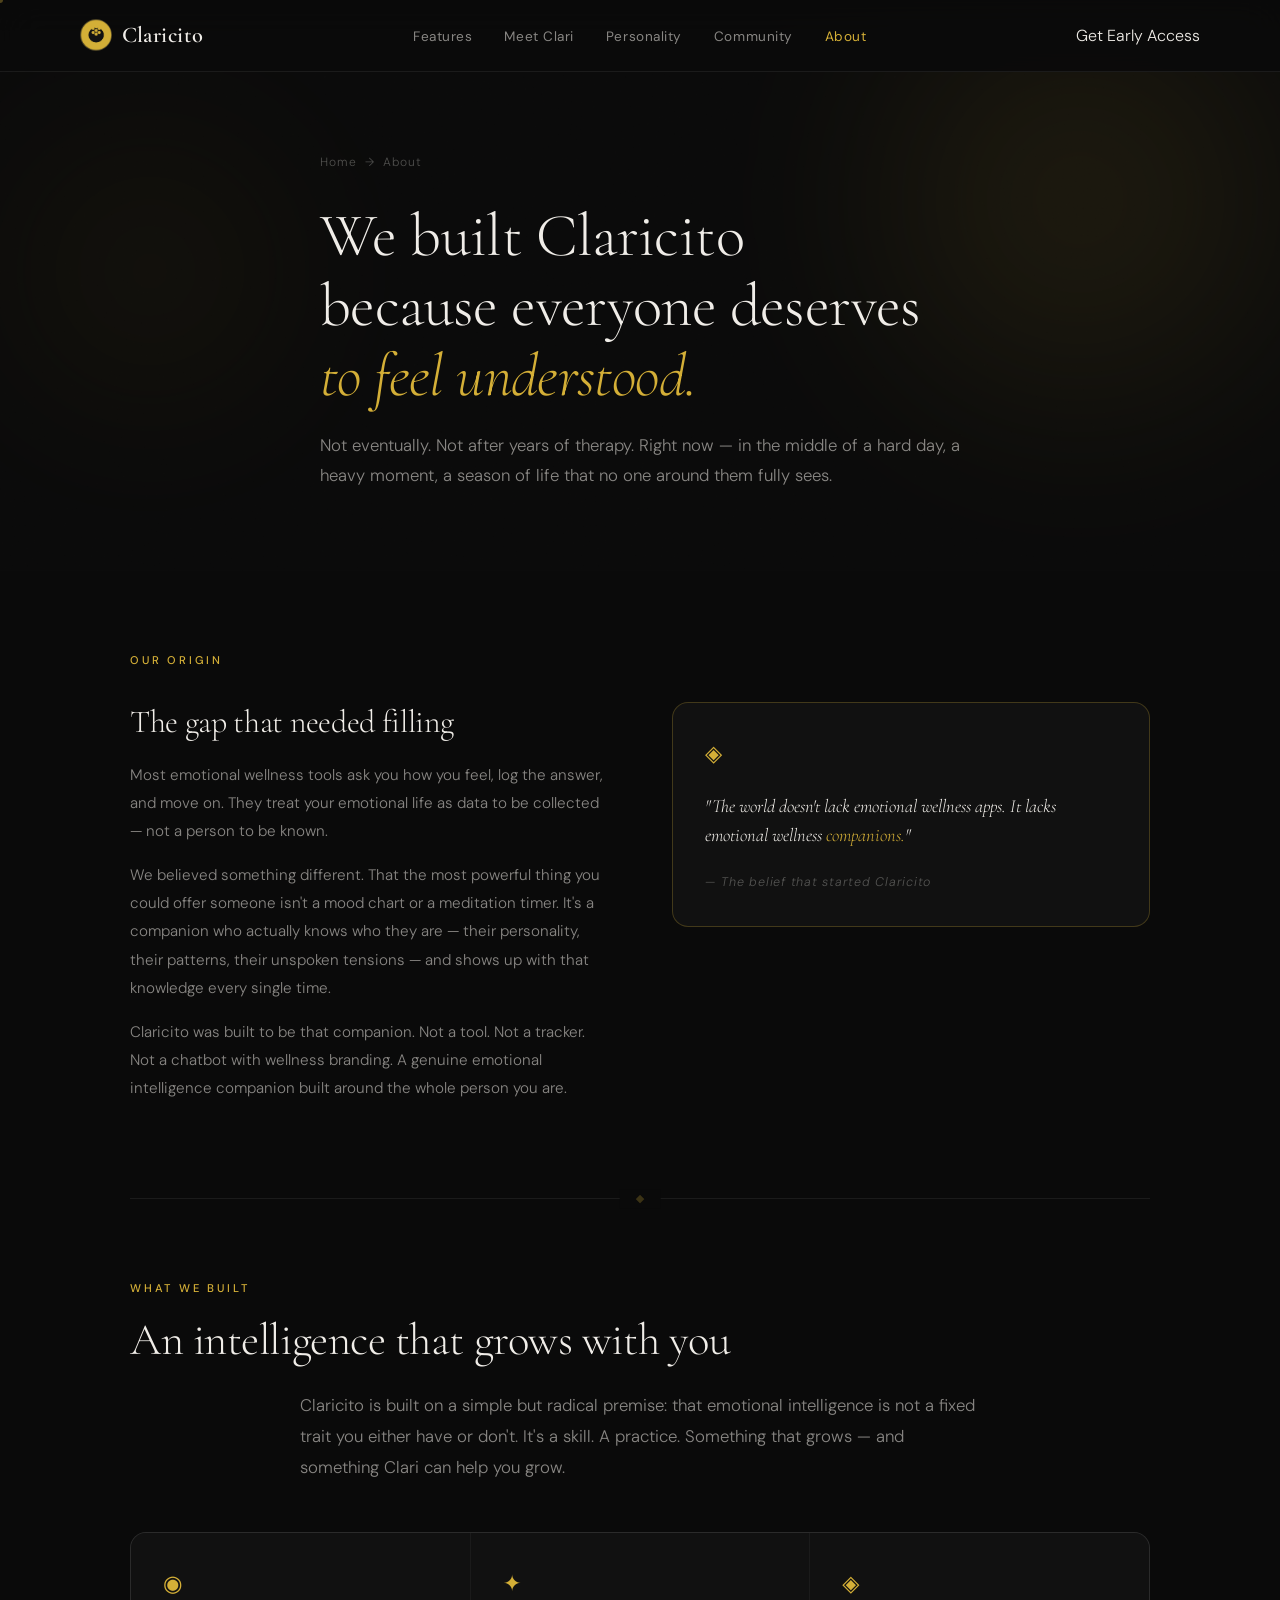
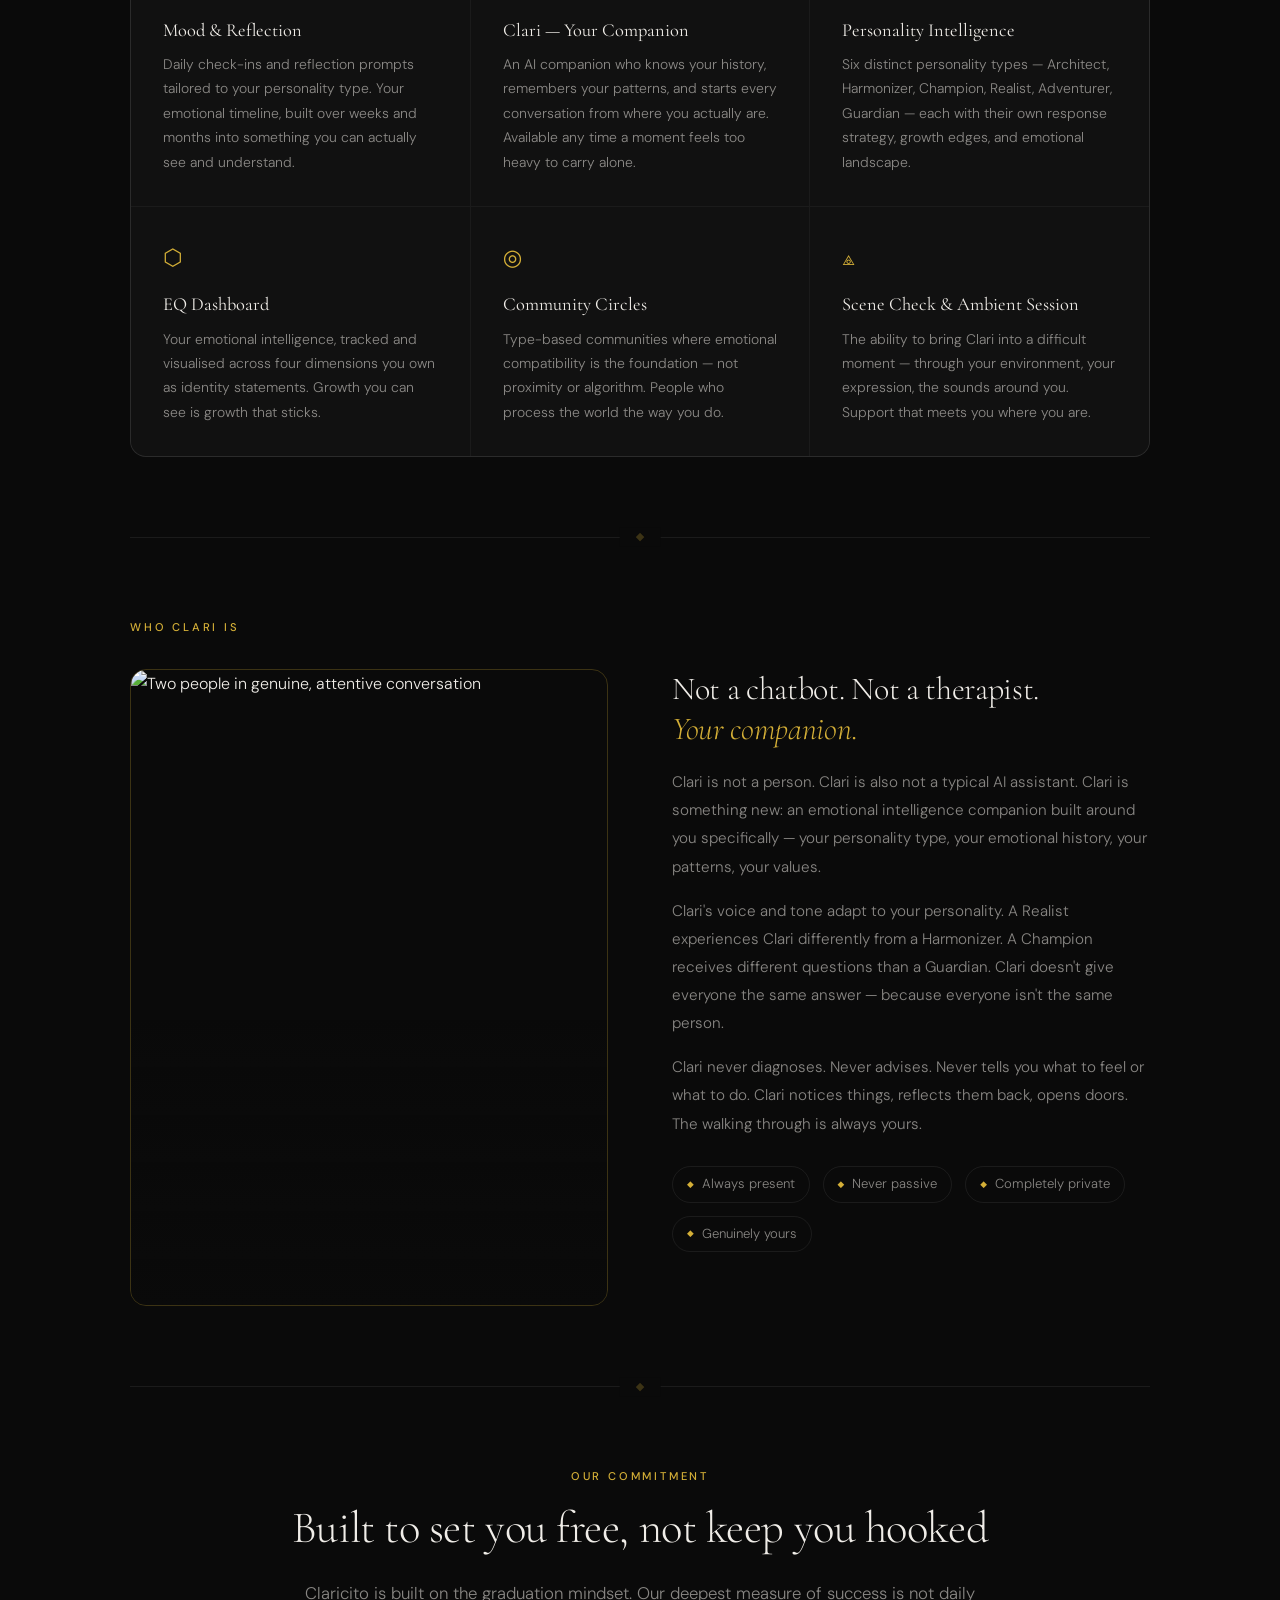
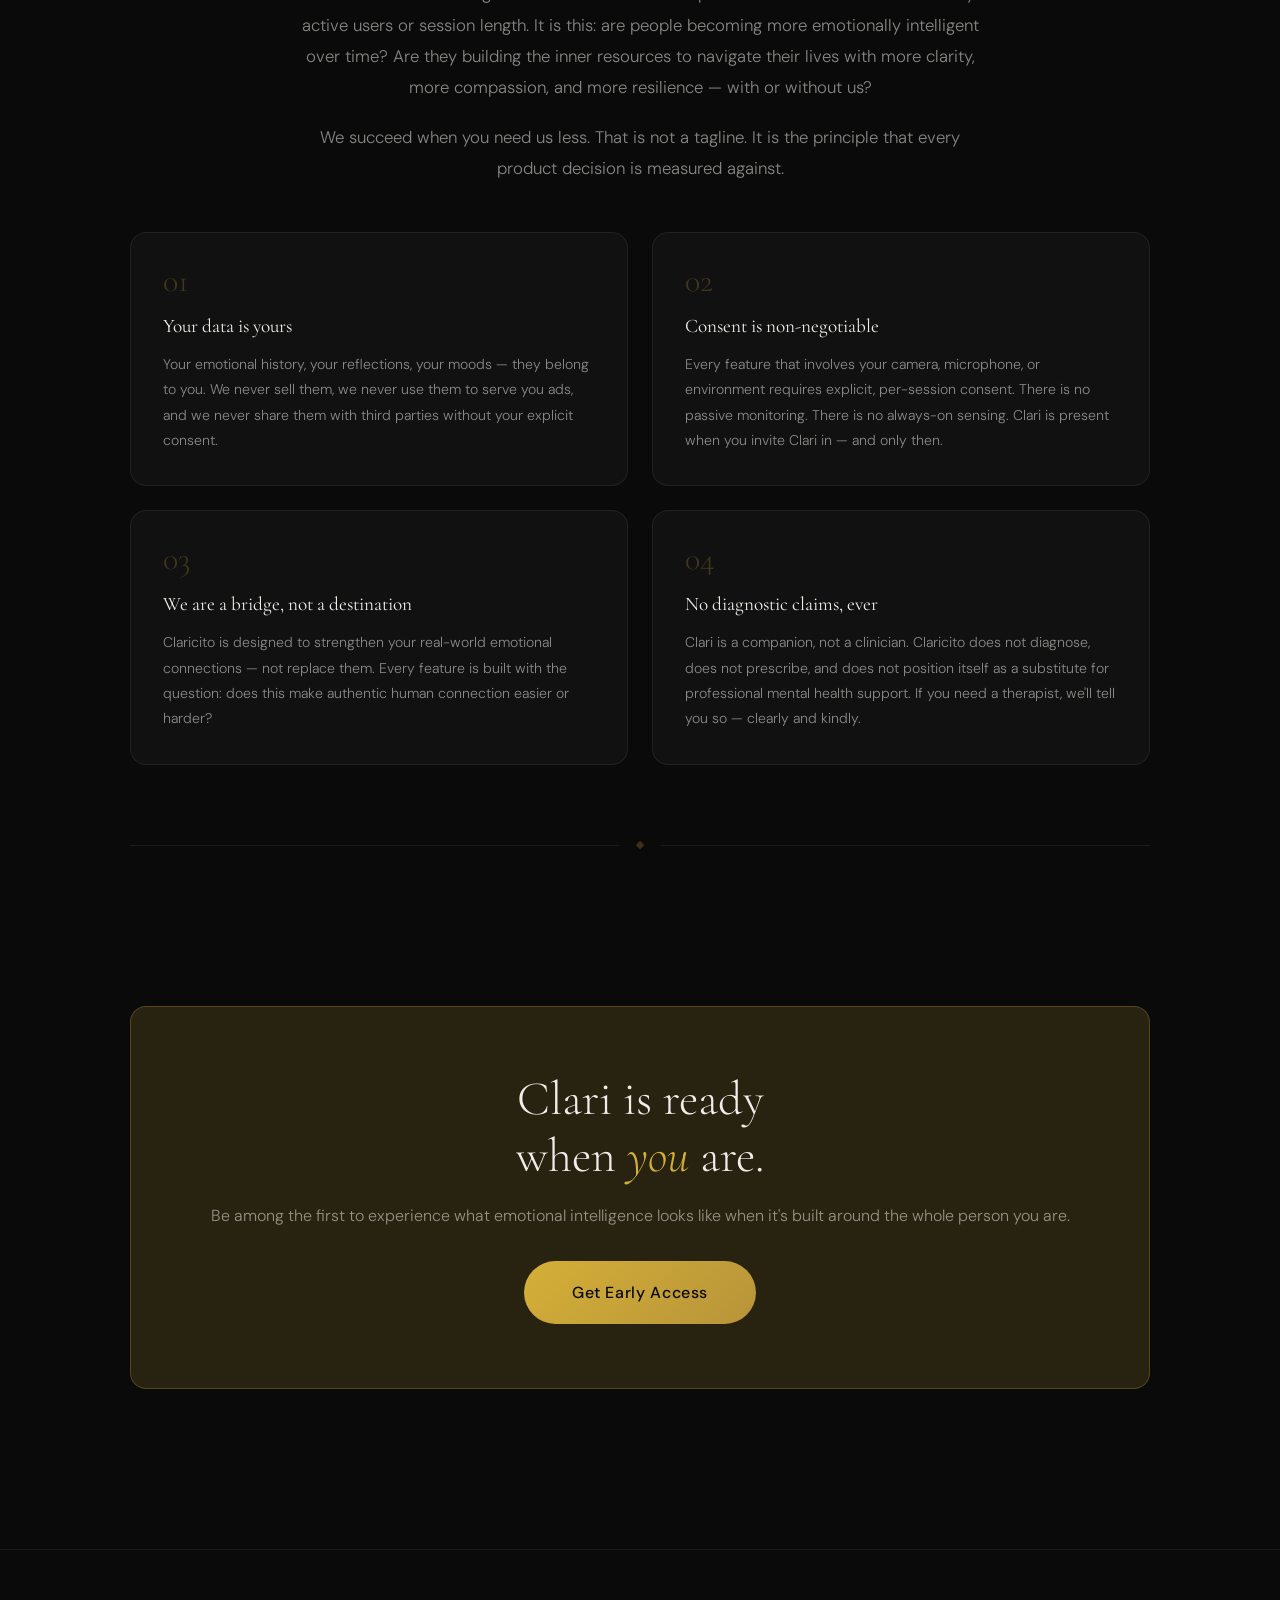
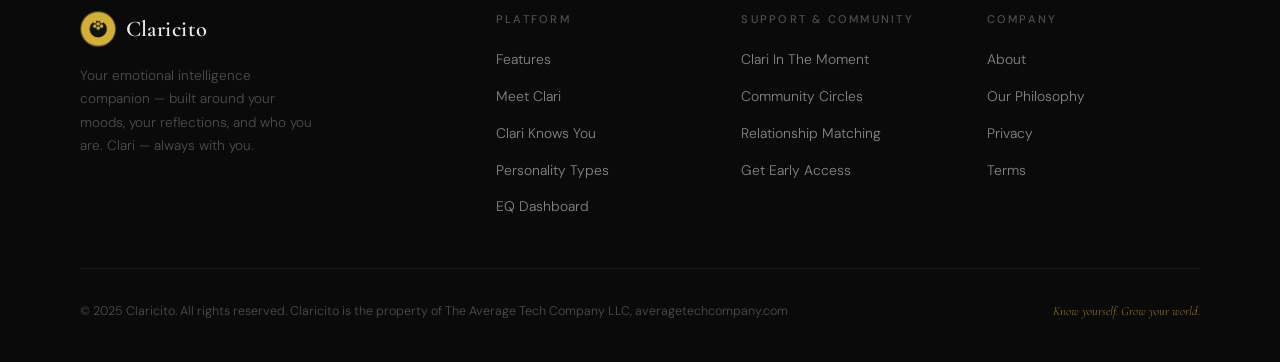
==== website/about.html @ f0714b8f "Initial website deployment" ====
<!DOCTYPE html>
<html lang="en">
<head>
  <meta charset="UTF-8" />
  <meta name="viewport" content="width=device-width, initial-scale=1.0" />
  <title>About — Claricito</title>
  <meta name="description" content="Claricito was built on a simple belief: that every person deserves to feel understood. Learn who we are and why we built Clari." />
  <link rel="preconnect" href="https://fonts.googleapis.com" />
  <link rel="preconnect" href="https://fonts.gstatic.com" crossorigin />
  <link href="https://fonts.googleapis.com/css2?family=Cormorant+Garamond:ital,wght@0,300;0,400;0,600;1,300;1,400&family=DM+Sans:wght@300;400;500&display=swap" rel="stylesheet" />
  <link rel="stylesheet" href="styles.css" />
  <link rel="stylesheet" href="pages.css" />
  <link rel="icon" type="image/png" href="favicon.png" />
  <link rel="apple-touch-icon" href="favicon.png" />
</head>
<body>

  <!-- NAV -->
  <nav class="nav scrolled" id="nav">
    <div class="nav-inner">
      <a href="index.html" class="nav-logo">
        <img src="logo.png" alt="Claricito" class="nav-logo-img" />
        <span class="logo-text">Claricito</span>
      </a>
      <ul class="nav-links">
        <li><a href="index.html#features">Features</a></li>
        <li><a href="index.html#clari">Meet Clari</a></li>
        <li><a href="index.html#personality">Personality</a></li>
        <li><a href="index.html#community">Community</a></li>
        <li><a href="about.html" class="nav-active">About</a></li>
      </ul>
      <a href="index.html#waitlist" class="nav-cta">Get Early Access</a>
      <button class="nav-hamburger" id="hamburger" aria-label="Menu">
        <span></span><span></span><span></span>
      </button>
    </div>
  </nav>

  <!-- MOBILE MENU -->
  <div class="mobile-menu" id="mobileMenu">
    <ul>
      <li><a href="index.html#features" onclick="closeMobile()">Features</a></li>
      <li><a href="index.html#clari" onclick="closeMobile()">Meet Clari</a></li>
      <li><a href="index.html#personality" onclick="closeMobile()">Personality</a></li>
      <li><a href="index.html#community" onclick="closeMobile()">Community</a></li>
      <li><a href="about.html" onclick="closeMobile()">About</a></li>
      <li><a href="index.html#waitlist" class="mobile-cta" onclick="closeMobile()">Get Early Access</a></li>
    </ul>
  </div>

  <!-- PAGE HERO -->
  <section class="page-hero">
    <div class="page-hero-bg">
      <div class="orb orb-1"></div>
      <div class="orb orb-2"></div>
      <div class="grain"></div>
    </div>
    <div class="container page-hero-content">
      <div class="page-breadcrumb">
        <a href="index.html">Home</a>
        <span>→</span>
        <span>About</span>
      </div>
      <h1 class="page-title">We built Claricito<br />because everyone deserves<br /><em>to feel understood.</em></h1>
      <p class="page-subtitle">Not eventually. Not after years of therapy. Right now — in the middle of a hard day, a heavy moment, a season of life that no one around them fully sees.</p>
    </div>
  </section>

  <!-- MAIN CONTENT -->
  <main class="page-main">
    <div class="container page-container">

      <!-- Origin -->
      <section class="page-section">
        <div class="page-section-label">Our Origin</div>
        <div class="page-section-split">
          <div class="page-section-copy">
            <h2>The gap that needed filling</h2>
            <p>Most emotional wellness tools ask you how you feel, log the answer, and move on. They treat your emotional life as data to be collected — not a person to be known.</p>
            <p>We believed something different. That the most powerful thing you could offer someone isn't a mood chart or a meditation timer. It's a companion who actually knows who they are — their personality, their patterns, their unspoken tensions — and shows up with that knowledge every single time.</p>
            <p>Claricito was built to be that companion. Not a tool. Not a tracker. Not a chatbot with wellness branding. A genuine emotional intelligence companion built around the whole person you are.</p>
          </div>
          <div class="page-section-aside">
            <div class="aside-card">
              <div class="aside-card-icon">◈</div>
              <blockquote>"The world doesn't lack emotional wellness apps. It lacks emotional wellness <em>companions.</em>"</blockquote>
              <cite>— The belief that started Claricito</cite>
            </div>
          </div>
        </div>
      </section>

      <div class="page-divider"></div>

      <!-- What we built -->
      <section class="page-section">
        <div class="page-section-label">What We Built</div>
        <h2>An intelligence that grows with you</h2>
        <p class="page-lead">Claricito is built on a simple but radical premise: that emotional intelligence is not a fixed trait you either have or don't. It's a skill. A practice. Something that grows — and something Clari can help you grow.</p>

        <div class="page-pillars-grid">
          <div class="page-pillar">
            <div class="page-pillar-icon">◉</div>
            <h3>Mood &amp; Reflection</h3>
            <p>Daily check-ins and reflection prompts tailored to your personality type. Your emotional timeline, built over weeks and months into something you can actually see and understand.</p>
          </div>
          <div class="page-pillar">
            <div class="page-pillar-icon">✦</div>
            <h3>Clari — Your Companion</h3>
            <p>An AI companion who knows your history, remembers your patterns, and starts every conversation from where you actually are. Available any time a moment feels too heavy to carry alone.</p>
          </div>
          <div class="page-pillar">
            <div class="page-pillar-icon">◈</div>
            <h3>Personality Intelligence</h3>
            <p>Six distinct personality types — Architect, Harmonizer, Champion, Realist, Adventurer, Guardian — each with their own response strategy, growth edges, and emotional landscape.</p>
          </div>
          <div class="page-pillar">
            <div class="page-pillar-icon">⬡</div>
            <h3>EQ Dashboard</h3>
            <p>Your emotional intelligence, tracked and visualised across four dimensions you own as identity statements. Growth you can see is growth that sticks.</p>
          </div>
          <div class="page-pillar">
            <div class="page-pillar-icon">◎</div>
            <h3>Community Circles</h3>
            <p>Type-based communities where emotional compatibility is the foundation — not proximity or algorithm. People who process the world the way you do.</p>
          </div>
          <div class="page-pillar">
            <div class="page-pillar-icon">⟁</div>
            <h3>Scene Check &amp; Ambient Session</h3>
            <p>The ability to bring Clari into a difficult moment — through your environment, your expression, the sounds around you. Support that meets you where you are.</p>
          </div>
        </div>
      </section>

      <div class="page-divider"></div>

      <!-- Who Clari is -->
      <section class="page-section">
        <div class="page-section-label">Who Clari Is</div>
        <div class="page-section-split">
          <div class="page-section-aside">
            <div class="aside-photo-frame">
              <img
                src="https://images.unsplash.com/photo-1529333166437-7750a6dd5a70?w=700&q=80&fit=crop"
                alt="Two people in genuine, attentive conversation"
                loading="lazy"
              />
              <div class="aside-photo-overlay"></div>
            </div>
          </div>
          <div class="page-section-copy">
            <h2>Not a chatbot. Not a therapist.<br /><em>Your companion.</em></h2>
            <p>Clari is not a person. Clari is also not a typical AI assistant. Clari is something new: an emotional intelligence companion built around you specifically — your personality type, your emotional history, your patterns, your values.</p>
            <p>Clari's voice and tone adapt to your personality. A Realist experiences Clari differently from a Harmonizer. A Champion receives different questions than a Guardian. Clari doesn't give everyone the same answer — because everyone isn't the same person.</p>
            <p>Clari never diagnoses. Never advises. Never tells you what to feel or what to do. Clari notices things, reflects them back, opens doors. The walking through is always yours.</p>
            <div class="page-values-row">
              <div class="page-value"><span>◆</span> Always present</div>
              <div class="page-value"><span>◆</span> Never passive</div>
              <div class="page-value"><span>◆</span> Completely private</div>
              <div class="page-value"><span>◆</span> Genuinely yours</div>
            </div>
          </div>
        </div>
      </section>

      <div class="page-divider"></div>

      <!-- Our commitment -->
      <section class="page-section page-section-centered">
        <div class="page-section-label">Our Commitment</div>
        <h2>Built to set you free, not keep you hooked</h2>
        <p class="page-lead">Claricito is built on the graduation mindset. Our deepest measure of success is not daily active users or session length. It is this: are people becoming more emotionally intelligent over time? Are they building the inner resources to navigate their lives with more clarity, more compassion, and more resilience — with or without us?</p>
        <p class="page-lead">We succeed when you need us less. That is not a tagline. It is the principle that every product decision is measured against.</p>

        <div class="commitment-grid">
          <div class="commitment-card">
            <div class="commitment-num">01</div>
            <h4>Your data is yours</h4>
            <p>Your emotional history, your reflections, your moods — they belong to you. We never sell them, we never use them to serve you ads, and we never share them with third parties without your explicit consent.</p>
          </div>
          <div class="commitment-card">
            <div class="commitment-num">02</div>
            <h4>Consent is non-negotiable</h4>
            <p>Every feature that involves your camera, microphone, or environment requires explicit, per-session consent. There is no passive monitoring. There is no always-on sensing. Clari is present when you invite Clari in — and only then.</p>
          </div>
          <div class="commitment-card">
            <div class="commitment-num">03</div>
            <h4>We are a bridge, not a destination</h4>
            <p>Claricito is designed to strengthen your real-world emotional connections — not replace them. Every feature is built with the question: does this make authentic human connection easier or harder?</p>
          </div>
          <div class="commitment-card">
            <div class="commitment-num">04</div>
            <h4>No diagnostic claims, ever</h4>
            <p>Clari is a companion, not a clinician. Claricito does not diagnose, does not prescribe, and does not position itself as a substitute for professional mental health support. If you need a therapist, we'll tell you so — clearly and kindly.</p>
          </div>
        </div>
      </section>

      <div class="page-divider"></div>

      <!-- CTA -->
      <section class="page-cta-section">
        <div class="page-cta-inner">
          <h2>Clari is ready<br />when <em>you</em> are.</h2>
          <p>Be among the first to experience what emotional intelligence looks like when it's built around the whole person you are.</p>
          <a href="index.html#waitlist" class="btn-primary btn-large">Get Early Access</a>
        </div>
      </section>

    </div>
  </main>

  <!-- FOOTER -->
  <footer class="footer">
    <div class="container">
      <div class="footer-top">
        <div class="footer-brand">
          <a href="index.html" class="nav-logo">
            <img src="logo.png" alt="Claricito" class="nav-logo-img" />
            <span class="logo-text">Claricito</span>
          </a>
          <p>Your emotional intelligence companion — built around your moods, your reflections, and who you are. Clari — always with you.</p>
        </div>
        <div class="footer-links">
          <div class="footer-col">
            <h5>Platform</h5>
            <ul>
              <li><a href="index.html#features">Features</a></li>
              <li><a href="index.html#clari">Meet Clari</a></li>
              <li><a href="index.html#knows-you">Clari Knows You</a></li>
              <li><a href="index.html#personality">Personality Types</a></li>
              <li><a href="index.html#dashboard">EQ Dashboard</a></li>
            </ul>
          </div>
          <div class="footer-col">
            <h5>Support &amp; Community</h5>
            <ul>
              <li><a href="index.html#support">Clari In The Moment</a></li>
              <li><a href="index.html#community">Community Circles</a></li>
              <li><a href="index.html#relationship">Relationship Matching</a></li>
              <li><a href="index.html#waitlist">Get Early Access</a></li>
            </ul>
          </div>
          <div class="footer-col">
            <h5>Company</h5>
            <ul>
              <li><a href="about.html">About</a></li>
              <li><a href="philosophy.html">Our Philosophy</a></li>
              <li><a href="privacy.html">Privacy</a></li>
              <li><a href="terms.html">Terms</a></li>
            </ul>
          </div>
        </div>
      </div>
      <div class="footer-bottom">
        <p>&copy; <span id="copyright-year">2025</span> Claricito. All rights reserved.
          Claricito is the property of The Average Tech Company LLC, <a href="https://averagetechcompany.com" target="_blank" rel="noopener noreferrer" class="footer-legal-link">averagetechcompany.com</a></p>
        <p class="footer-tagline">Know yourself. Grow your world.</p>
      </div>
    </div>
  </footer>

  <script src="pages.js"></script>
</body>
</html>
---- website/styles.css ----
/* ============================================================
   CLARICITO — WEBSITE STYLES
   Dark luxury · Gold accents · Cormorant + DM Sans
   ============================================================ */

:root {
  --bg: #0a0a0a;
  --bg-2: #0f0f0f;
  --bg-3: #141414;
  --bg-card: #111111;
  --gold: #D4AF37;
  --gold-2: #f1c40f;
  --gold-dim: rgba(212, 175, 55, 0.15);
  --gold-border: rgba(212, 175, 55, 0.25);
  --text: #f0ede8;
  --text-muted: rgba(240, 237, 232, 0.55);
  --text-faint: rgba(240, 237, 232, 0.3);
  --white: #ffffff;
  --border: rgba(255, 255, 255, 0.07);
  --border-gold: rgba(212, 175, 55, 0.2);
  --radius: 16px;
  --radius-sm: 10px;
  --radius-pill: 100px;
  --shadow-gold: 0 0 60px rgba(212, 175, 55, 0.08);
  --shadow-card: 0 4px 40px rgba(0,0,0,0.4);
  --nav-height: 72px;
  --font-display: 'Cormorant Garamond', Georgia, serif;
  --font-body: 'DM Sans', system-ui, sans-serif;
  --transition: 0.3s cubic-bezier(0.4, 0, 0.2, 1);
}

/* ============ RESET ============ */
*, *::before, *::after { box-sizing: border-box; margin: 0; padding: 0; }
html { scroll-behavior: smooth; font-size: 16px; }
body {
  background-color: var(--bg);
  color: var(--text);
  font-family: var(--font-body);
  font-weight: 300;
  line-height: 1.7;
  overflow-x: hidden;
  -webkit-font-smoothing: antialiased;
}
a { color: inherit; text-decoration: none; }
ul { list-style: none; }
img { max-width: 100%; display: block; }
input, button { font-family: inherit; }

/* ============ SCROLLBAR ============ */
::-webkit-scrollbar { width: 4px; }
::-webkit-scrollbar-track { background: var(--bg); }
::-webkit-scrollbar-thumb { background: var(--gold-border); border-radius: 2px; }

/* ============ CONTAINER ============ */
.container {
  max-width: 1200px;
  margin: 0 auto;
  padding: 0 40px;
}

/* ============ ORB BACKGROUNDS ============ */
.orb {
  position: absolute;
  border-radius: 50%;
  filter: blur(80px);
  opacity: 0.4;
  pointer-events: none;
}
.orb-1 { width: 600px; height: 600px; background: radial-gradient(circle, rgba(212,175,55,0.3) 0%, transparent 70%); top: -100px; right: -100px; animation: floatOrb 12s ease-in-out infinite; }
.orb-2 { width: 400px; height: 400px; background: radial-gradient(circle, rgba(180,140,40,0.2) 0%, transparent 70%); bottom: 100px; left: -50px; animation: floatOrb 15s ease-in-out infinite reverse; }
.orb-3 { width: 300px; height: 300px; background: radial-gradient(circle, rgba(241,196,15,0.15) 0%, transparent 70%); top: 50%; left: 40%; animation: floatOrb 10s ease-in-out infinite; }
.grain {
  position: absolute; inset: 0;
  background-image: url("data:image/svg+xml,%3Csvg viewBox='0 0 256 256' xmlns='http://www.w3.org/2000/svg'%3E%3Cfilter id='noise'%3E%3CfeTurbulence type='fractalNoise' baseFrequency='0.9' numOctaves='4' stitchTiles='stitch'/%3E%3C/filter%3E%3Crect width='100%25' height='100%25' filter='url(%23noise)' opacity='0.03'/%3E%3C/svg%3E");
  opacity: 0.3;
  pointer-events: none;
}

@keyframes floatOrb {
  0%, 100% { transform: translate(0, 0); }
  33% { transform: translate(20px, -30px); }
  66% { transform: translate(-15px, 20px); }
}

/* ============ TYPOGRAPHY ============ */
.section-label {
  font-family: var(--font-body);
  font-size: 0.7rem;
  font-weight: 500;
  letter-spacing: 0.25em;
  text-transform: uppercase;
  color: var(--gold);
  margin-bottom: 1.2rem;
}
.section-title {
  font-family: var(--font-display);
  font-size: clamp(2.5rem, 5vw, 3.8rem);
  font-weight: 300;
  line-height: 1.15;
  letter-spacing: -0.01em;
  margin-bottom: 1.5rem;
}
.section-title em { font-style: italic; color: var(--gold); }
.section-sub {
  font-size: 1.05rem;
  color: var(--text-muted);
  max-width: 640px;
  margin-bottom: 3rem;
  line-height: 1.8;
}

/* ============ BUTTONS ============ */
.btn-primary {
  display: inline-flex;
  align-items: center;
  gap: 0.5rem;
  padding: 14px 32px;
  background: linear-gradient(135deg, var(--gold) 0%, #b8943a 100%);
  color: #0a0a0a;
  font-family: var(--font-body);
  font-size: 0.9rem;
  font-weight: 500;
  letter-spacing: 0.04em;
  border-radius: var(--radius-pill);
  border: none;
  cursor: pointer;
  transition: var(--transition);
  white-space: nowrap;
}
.btn-primary:hover {
  transform: translateY(-2px);
  box-shadow: 0 12px 40px rgba(212, 175, 55, 0.35);
  background: linear-gradient(135deg, #e8c94a 0%, #D4AF37 100%);
}
.btn-large { padding: 18px 48px; font-size: 1rem; }
.btn-ghost {
  display: inline-flex;
  align-items: center;
  gap: 0.5rem;
  padding: 14px 32px;
  background: transparent;
  color: var(--text-muted);
  font-size: 0.9rem;
  font-weight: 400;
  letter-spacing: 0.04em;
  border-radius: var(--radius-pill);
  border: 1px solid var(--border);
  cursor: pointer;
  transition: var(--transition);
}
.btn-ghost:hover {
  border-color: var(--gold-border);
  color: var(--text);
  transform: translateY(-2px);
}

/* ============ NAV ============ */
.nav {
  position: fixed;
  top: 0; left: 0; right: 0;
  z-index: 100;
  height: var(--nav-height);
  display: flex;
  align-items: center;
  transition: background var(--transition), border-color var(--transition), backdrop-filter var(--transition);
}
.nav.scrolled {
  background: rgba(10, 10, 10, 0.9);
  backdrop-filter: blur(20px);
  -webkit-backdrop-filter: blur(20px);
  border-bottom: 1px solid var(--border);
}
.nav-inner {
  max-width: 1200px;
  margin: 0 auto;
  padding: 0 40px;
  width: 100%;
  display: flex;
  align-items: center;
  gap: 2rem;
}
.nav-logo {
  display: flex;
  align-items: center;
  gap: 0.5rem;
  flex-shrink: 0;
}
.logo-mark {
  color: var(--gold);
  font-size: 0.9rem;
  animation: spinLogo 8s linear infinite;
}
@keyframes spinLogo {
  0% { transform: rotate(0deg); }
  100% { transform: rotate(360deg); }
}
.logo-text {
  font-family: var(--font-display);
  font-size: 1.4rem;
  font-weight: 600;
  letter-spacing: 0.02em;
  color: var(--text);
}
.nav-links {
  display: flex;
  align-items: center;
  gap: 2rem;
  margin: 0 auto;
}
.nav-links a {
  font-size: 0.85rem;
  font-weight: 400;
  color: var(--text-muted);
  letter-spacing: 0.04em;
  transition: color var(--transition);
}
.nav-links a:hover { color: var(--text); }
.nav-cta { flex-shrink: 0; }
.nav-hamburger {
  display: none;
  flex-direction: column;
  gap: 5px;
  background: none;
  border: none;
  cursor: pointer;
  padding: 4px;
  margin-left: auto;
}
.nav-hamburger span {
  display: block;
  width: 22px;
  height: 1.5px;
  background: var(--text-muted);
  transition: var(--transition);
}

/* ============ MOBILE MENU ============ */
.mobile-menu {
  position: fixed;
  top: var(--nav-height);
  left: 0; right: 0;
  background: rgba(10, 10, 10, 0.98);
  backdrop-filter: blur(20px);
  z-index: 99;
  padding: 2rem 40px;
  transform: translateY(-110%);
  transition: transform 0.4s cubic-bezier(0.4, 0, 0.2, 1);
  border-bottom: 1px solid var(--border);
}
.mobile-menu.open { transform: translateY(0); }
.mobile-menu ul { display: flex; flex-direction: column; gap: 1.5rem; }
.mobile-menu a {
  font-size: 1.1rem;
  color: var(--text-muted);
  letter-spacing: 0.05em;
  transition: color var(--transition);
}
.mobile-menu a:hover { color: var(--gold); }
.mobile-cta {
  display: inline-block;
  padding: 12px 28px !important;
  background: linear-gradient(135deg, var(--gold) 0%, #b8943a 100%);
  color: #0a0a0a !important;
  border-radius: var(--radius-pill);
  font-weight: 500 !important;
  margin-top: 0.5rem;
}

/* ============ HERO ============ */
.hero {
  position: relative;
  min-height: 100vh;
  display: flex;
  align-items: center;
  justify-content: center;
  overflow: hidden;
  padding: 140px 40px 100px;
}
.hero-bg { position: absolute; inset: 0; }
.hero-content {
  position: relative;
  z-index: 2;
  max-width: 900px;
  margin: 0 auto;
  text-align: center;
}
.hero-eyebrow {
  display: inline-flex;
  align-items: center;
  gap: 0.6rem;
  font-size: 0.75rem;
  font-weight: 500;
  letter-spacing: 0.2em;
  text-transform: uppercase;
  color: var(--gold);
  margin-bottom: 2rem;
  padding: 8px 20px;
  border: 1px solid var(--gold-border);
  border-radius: var(--radius-pill);
  background: var(--gold-dim);
}
.eyebrow-dot {
  width: 6px; height: 6px;
  border-radius: 50%;
  background: var(--gold);
  animation: pulse 2s ease-in-out infinite;
}
@keyframes pulse {
  0%, 100% { opacity: 1; transform: scale(1); }
  50% { opacity: 0.5; transform: scale(0.8); }
}
.hero-headline {
  font-family: var(--font-display);
  font-size: clamp(3.5rem, 9vw, 7.5rem);
  font-weight: 300;
  line-height: 1.05;
  letter-spacing: -0.02em;
  margin-bottom: 1.8rem;
  animation: heroFadeUp 1s ease both;
}
.hero-headline em {
  font-style: italic;
  color: var(--gold);
  display: inline-block;
}
.hero-sub {
  font-size: clamp(1rem, 2vw, 1.2rem);
  color: var(--text-muted);
  line-height: 1.8;
  margin-bottom: 2.5rem;
  max-width: 640px;
  margin-left: auto;
  margin-right: auto;
  animation: heroFadeUp 1s 0.15s ease both;
}
.hero-sub em { color: var(--text); font-style: normal; }
.hero-actions {
  display: flex;
  align-items: center;
  justify-content: center;
  gap: 1rem;
  flex-wrap: wrap;
  margin-bottom: 3rem;
  animation: heroFadeUp 1s 0.3s ease both;
}
.hero-types {
  display: flex;
  flex-wrap: wrap;
  justify-content: center;
  gap: 0.6rem;
  animation: heroFadeUp 1s 0.45s ease both;
}
.type-pill {
  padding: 6px 16px;
  font-size: 0.72rem;
  font-weight: 500;
  letter-spacing: 0.1em;
  text-transform: uppercase;
  color: var(--text-faint);
  border: 1px solid rgba(255,255,255,0.08);
  border-radius: var(--radius-pill);
  transition: var(--transition);
}
.type-pill:hover {
  color: var(--gold);
  border-color: var(--gold-border);
  background: var(--gold-dim);
}
@keyframes heroFadeUp {
  from { opacity: 0; transform: translateY(30px); }
  to { opacity: 1; transform: translateY(0); }
}
.hero-scroll-hint {
  position: absolute;
  bottom: 40px;
  left: 50%;
  transform: translateX(-50%);
  display: flex;
  flex-direction: column;
  align-items: center;
  gap: 0.5rem;
  color: var(--text-faint);
  font-size: 0.7rem;
  letter-spacing: 0.15em;
  text-transform: uppercase;
  animation: heroFadeUp 1s 0.8s ease both;
}
.scroll-line {
  width: 1px;
  height: 40px;
  background: linear-gradient(to bottom, var(--gold-border), transparent);
  animation: scrollPulse 2s ease-in-out infinite;
}
@keyframes scrollPulse {
  0%, 100% { transform: scaleY(1); opacity: 1; }
  50% { transform: scaleY(0.6); opacity: 0.4; }
}

/* ============ STATEMENT BAND ============ */
.statement-band {
  background: linear-gradient(135deg, var(--gold-dim) 0%, rgba(212,175,55,0.05) 100%);
  border-top: 1px solid var(--gold-border);
  border-bottom: 1px solid var(--gold-border);
  padding: 60px 40px;
}
.statement-inner {
  max-width: 900px;
  margin: 0 auto;
  text-align: center;
}
.statement-inner p {
  font-family: var(--font-display);
  font-size: clamp(1.3rem, 3vw, 1.8rem);
  font-weight: 300;
  line-height: 1.6;
  color: var(--text-muted);
}
.statement-inner strong { color: var(--text); font-weight: 400; }

/* ============ FEATURES OVERVIEW ============ */
.features-overview {
  padding: 120px 0;
  position: relative;
}
.features-overview .container { text-align: center; }
.features-grid {
  display: grid;
  grid-template-columns: repeat(3, 1fr);
  gap: 1.5px;
  background: var(--border);
  border: 1px solid var(--border);
  border-radius: var(--radius);
  overflow: hidden;
  margin-top: 3rem;
  text-align: left;
}
.feature-card {
  background: var(--bg-card);
  padding: 2.5rem;
  position: relative;
  transition: background var(--transition);
  cursor: default;
}
.feature-card:hover { background: #161616; }
.feature-card.card-large {
  grid-column: span 2;
  background: linear-gradient(135deg, #121212 0%, #0f0f0f 100%);
}
.feature-icon {
  font-size: 1.8rem;
  color: var(--gold);
  margin-bottom: 1.2rem;
  display: block;
}
.feature-card h3 {
  font-family: var(--font-display);
  font-size: 1.6rem;
  font-weight: 400;
  margin-bottom: 0.8rem;
  letter-spacing: -0.01em;
}
.feature-card p {
  font-size: 0.92rem;
  color: var(--text-muted);
  line-height: 1.75;
  margin-bottom: 1.5rem;
}
.feature-tag {
  display: inline-block;
  font-size: 0.65rem;
  font-weight: 500;
  letter-spacing: 0.15em;
  text-transform: uppercase;
  color: var(--gold);
  padding: 4px 12px;
  border: 1px solid var(--gold-border);
  border-radius: var(--radius-pill);
}

/* ============ CLARI SECTION ============ */
.clari-section {
  padding: 120px 0;
  position: relative;
  overflow: hidden;
  background: var(--bg-2);
}
.clari-bg { position: absolute; inset: 0; overflow: hidden; }
.orb-clari-1 { width: 500px; height: 500px; background: radial-gradient(circle, rgba(212,175,55,0.12) 0%, transparent 70%); top: -100px; left: -100px; }
.orb-clari-2 { width: 400px; height: 400px; background: radial-gradient(circle, rgba(180,140,40,0.1) 0%, transparent 70%); bottom: -50px; right: -50px; }
.clari-inner {
  position: relative;
  z-index: 2;
  display: grid;
  grid-template-columns: 1fr 1fr;
  gap: 5rem;
  align-items: center;
}
.clari-visual { position: relative; }
.clari-orb-wrapper {
  position: relative;
  width: 200px;
  height: 200px;
  margin: 0 auto 2.5rem;
}
.clari-pulse-ring {
  position: absolute;
  border-radius: 50%;
  border: 1px solid var(--gold-border);
  top: 50%; left: 50%;
  transform: translate(-50%, -50%);
}
.ring-1 { width: 200px; height: 200px; animation: expandRing 3s ease-out infinite; }
.ring-2 { width: 200px; height: 200px; animation: expandRing 3s 1s ease-out infinite; }
.ring-3 { width: 200px; height: 200px; animation: expandRing 3s 2s ease-out infinite; }
@keyframes expandRing {
  0% { width: 80px; height: 80px; opacity: 0.8; border-color: rgba(212,175,55,0.5); }
  100% { width: 220px; height: 220px; opacity: 0; border-color: rgba(212,175,55,0); }
}
.clari-core {
  position: absolute;
  top: 50%; left: 50%;
  transform: translate(-50%, -50%);
  width: 80px; height: 80px;
  background: radial-gradient(circle, rgba(212,175,55,0.3) 0%, rgba(212,175,55,0.05) 100%);
  border-radius: 50%;
  border: 1px solid var(--gold-border);
  display: flex;
  align-items: center;
  justify-content: center;
}
.clari-symbol {
  color: var(--gold);
  font-size: 1.8rem;
  animation: glimmer 3s ease-in-out infinite;
}
@keyframes glimmer {
  0%, 100% { opacity: 1; transform: scale(1); }
  50% { opacity: 0.7; transform: scale(0.95); }
}
.chat-bubbles {
  display: flex;
  flex-direction: column;
  gap: 0.8rem;
}
.chat-bubble {
  padding: 1rem 1.3rem;
  border-radius: 16px;
  font-size: 0.88rem;
  line-height: 1.65;
  max-width: 90%;
  animation: fadeSlideIn 0.5s ease both;
}
.bubble-clari {
  background: linear-gradient(135deg, var(--gold-dim) 0%, rgba(212,175,55,0.08) 100%);
  border: 1px solid var(--gold-border);
  border-bottom-left-radius: 4px;
  color: var(--text);
  align-self: flex-start;
}
.bubble-user {
  background: rgba(255,255,255,0.05);
  border: 1px solid var(--border);
  border-bottom-right-radius: 4px;
  color: var(--text-muted);
  align-self: flex-end;
  text-align: right;
}
@keyframes fadeSlideIn {
  from { opacity: 0; transform: translateY(10px); }
  to { opacity: 1; transform: translateY(0); }
}
.clari-copy .section-title { margin-bottom: 1.2rem; }
.clari-copy p {
  color: var(--text-muted);
  margin-bottom: 1rem;
  font-size: 0.95rem;
  line-height: 1.8;
}
.clari-copy p em { color: var(--text); font-style: normal; }
.clari-features {
  margin: 1.8rem 0;
  display: flex;
  flex-direction: column;
  gap: 0.6rem;
}
.clari-features li {
  display: flex;
  align-items: center;
  gap: 0.8rem;
  font-size: 0.9rem;
  color: var(--text-muted);
}
.clari-features li span { color: var(--gold); font-size: 0.6rem; flex-shrink: 0; }

/* ============ MOOD SECTION ============ */
.mood-section { padding: 120px 0; }
.mood-split {
  display: grid;
  grid-template-columns: 1fr 1fr;
  gap: 5rem;
  align-items: center;
}
.mood-copy p {
  color: var(--text-muted);
  font-size: 0.95rem;
  line-height: 1.8;
  margin-bottom: 1rem;
}
.mood-features {
  margin-top: 2rem;
  display: flex;
  flex-direction: column;
  gap: 1.2rem;
}
.mood-features li {
  display: flex;
  gap: 1rem;
  align-items: flex-start;
}
.mood-feature-icon {
  color: var(--gold);
  font-size: 0.9rem;
  margin-top: 2px;
  flex-shrink: 0;
}
.mood-features strong {
  display: block;
  font-size: 0.92rem;
  font-weight: 500;
  margin-bottom: 0.2rem;
  color: var(--text);
}
.mood-features span { font-size: 0.85rem; color: var(--text-muted); }
.mood-visual { position: relative; }
.mood-card-stack {
  position: relative;
  height: 320px;
  margin-bottom: 1.5rem;
}
.mood-card {
  position: absolute;
  width: 100%;
  border-radius: var(--radius);
  border: 1px solid var(--border);
}
.mood-card-back {
  height: 280px;
  background: var(--bg-3);
  bottom: 0;
  transform: rotate(2.5deg);
  transform-origin: bottom right;
}
.mood-card-mid {
  height: 290px;
  background: #121212;
  bottom: 0;
  transform: rotate(1.2deg);
  transform-origin: bottom right;
}
.mood-card-front {
  background: var(--bg-card);
  padding: 1.8rem;
  bottom: 0;
  border-color: var(--border-gold);
}
.mood-card-header {
  display: flex;
  justify-content: space-between;
  align-items: center;
  margin-bottom: 1.2rem;
}
.mood-date { font-size: 0.75rem; color: var(--text-faint); letter-spacing: 0.08em; }
.mood-type-badge {
  font-size: 0.65rem;
  font-weight: 500;
  letter-spacing: 0.1em;
  text-transform: uppercase;
  color: var(--gold);
  padding: 3px 10px;
  border: 1px solid var(--gold-border);
  border-radius: var(--radius-pill);
}
.mood-question {
  font-family: var(--font-display);
  font-size: 1.05rem;
  font-weight: 400;
  color: var(--text);
  margin-bottom: 1.2rem;
  line-height: 1.4;
}
.mood-scale { margin-bottom: 1.2rem; }
.mood-scale-dots { display: flex; gap: 0.5rem; margin-bottom: 0.4rem; }
.mood-dot {
  flex: 1; height: 4px;
  background: rgba(255,255,255,0.1);
  border-radius: 2px;
  transition: background var(--transition);
}
.mood-dot.active { background: var(--gold); }
.mood-scale-labels {
  display: flex;
  justify-content: space-between;
  font-size: 0.65rem;
  color: var(--text-faint);
  letter-spacing: 0.05em;
}
.mood-prompt-area {
  background: rgba(255,255,255,0.03);
  border: 1px solid var(--border);
  border-radius: var(--radius-sm);
  padding: 0.8rem 1rem;
  margin-bottom: 1rem;
  display: flex;
  align-items: center;
  gap: 0.5rem;
  min-height: 42px;
}
.mood-prompt-text { font-size: 0.82rem; color: var(--text-faint); font-style: italic; }
.mood-cursor {
  width: 1.5px;
  height: 14px;
  background: var(--gold);
  animation: blink 1.2s step-end infinite;
  flex-shrink: 0;
}
@keyframes blink { 0%, 100% { opacity: 1; } 50% { opacity: 0; } }
.mood-tags { display: flex; flex-wrap: wrap; gap: 0.4rem; }
.mood-tag {
  padding: 4px 12px;
  font-size: 0.72rem;
  border-radius: var(--radius-pill);
  border: 1px solid var(--border);
  color: var(--text-faint);
  transition: var(--transition);
}
.mood-tag.active {
  border-color: var(--gold-border);
  color: var(--gold);
  background: var(--gold-dim);
}
.mood-streak {
  display: flex;
  align-items: center;
  gap: 0.8rem;
  justify-content: center;
  padding: 1rem;
  background: var(--gold-dim);
  border: 1px solid var(--gold-border);
  border-radius: var(--radius-pill);
}
.streak-icon { color: var(--gold); font-size: 0.8rem; }
.streak-num {
  font-family: var(--font-display);
  font-size: 2rem;
  font-weight: 300;
  color: var(--gold);
  line-height: 1;
}
.streak-label { font-size: 0.8rem; color: var(--text-muted); }

/* ============ PERSONALITY TYPES ============ */
.personality-section {
  padding: 120px 0;
  position: relative;
  background: var(--bg-2);
  overflow: hidden;
}
.personality-bg { position: absolute; inset: 0; }
.orb-p1 { width: 700px; height: 700px; background: radial-gradient(circle, rgba(212,175,55,0.08) 0%, transparent 70%); top: 50%; left: 50%; transform: translate(-50%, -50%); }
.personality-section .container { position: relative; z-index: 2; }
.types-grid {
  display: grid;
  grid-template-columns: repeat(3, 1fr);
  gap: 1px;
  background: var(--border);
  border: 1px solid var(--border);
  border-radius: var(--radius);
  overflow: hidden;
  margin: 3rem 0;
}
.type-card {
  background: var(--bg-card);
  padding: 2.2rem;
  transition: background var(--transition), transform var(--transition);
  cursor: default;
}
.type-card:hover { background: linear-gradient(135deg, #141414, #121212); }
.type-glyph {
  font-size: 1.6rem;
  color: var(--gold);
  margin-bottom: 1rem;
}
.type-card h3 {
  font-family: var(--font-display);
  font-size: 1.4rem;
  font-weight: 400;
  margin-bottom: 0.6rem;
}
.type-card p {
  font-size: 0.87rem;
  color: var(--text-muted);
  line-height: 1.7;
  margin-bottom: 1.2rem;
}
.type-traits {
  display: flex;
  flex-wrap: wrap;
  gap: 0.4rem;
}
.type-traits span {
  font-size: 0.65rem;
  font-weight: 500;
  letter-spacing: 0.1em;
  text-transform: uppercase;
  color: var(--text-faint);
  padding: 3px 10px;
  border: 1px solid rgba(255,255,255,0.06);
  border-radius: var(--radius-pill);
}
.personality-cta {
  text-align: center;
  display: flex;
  flex-direction: column;
  align-items: center;
  gap: 1rem;
}
.personality-cta p { color: var(--text-muted); font-size: 1rem; }

/* ============ DASHBOARD ============ */
.dashboard-section { padding: 120px 0; }
.dashboard-split {
  display: grid;
  grid-template-columns: 1fr 1fr;
  gap: 5rem;
  align-items: center;
}
.dashboard-mockup {
  background: var(--bg-card);
  border: 1px solid var(--border-gold);
  border-radius: var(--radius);
  padding: 2rem;
  position: relative;
  overflow: hidden;
}
.dashboard-mockup::before {
  content: '';
  position: absolute;
  top: 0; left: 0; right: 0;
  height: 2px;
  background: linear-gradient(90deg, transparent, var(--gold), transparent);
  opacity: 0.5;
}
.dash-header {
  display: flex;
  justify-content: space-between;
  align-items: center;
  margin-bottom: 1.8rem;
}
.dash-greeting {
  font-family: var(--font-display);
  font-size: 1.1rem;
  font-weight: 400;
}
.dash-type-badge {
  font-size: 0.65rem;
  font-weight: 500;
  letter-spacing: 0.1em;
  text-transform: uppercase;
  color: var(--gold);
  padding: 3px 10px;
  border: 1px solid var(--gold-border);
  border-radius: var(--radius-pill);
}
.dash-eq-label {
  font-size: 0.7rem;
  letter-spacing: 0.1em;
  text-transform: uppercase;
  color: var(--text-faint);
  margin-bottom: 0.5rem;
}
.dash-score-row {
  display: flex;
  align-items: baseline;
  gap: 1rem;
  margin-bottom: 1.8rem;
}
.dash-score {
  font-family: var(--font-display);
  font-size: 4rem;
  font-weight: 300;
  color: var(--gold);
  line-height: 1;
}
.dash-score-change {
  font-size: 0.8rem;
  color: #4ade80;
  font-weight: 400;
}
.dash-bars {
  display: flex;
  flex-direction: column;
  gap: 0.9rem;
  margin-bottom: 1.5rem;
}
.dash-bar-row {
  display: grid;
  grid-template-columns: 100px 1fr 30px;
  gap: 0.8rem;
  align-items: center;
  font-size: 0.8rem;
  color: var(--text-muted);
}
.dash-bar-track {
  height: 4px;
  background: rgba(255,255,255,0.07);
  border-radius: 2px;
  overflow: hidden;
}
.dash-bar-fill {
  height: 100%;
  background: linear-gradient(90deg, var(--gold) 0%, #f1c40f 100%);
  border-radius: 2px;
  animation: barGrow 1.5s cubic-bezier(0.4, 0, 0.2, 1) both;
}
@keyframes barGrow {
  from { width: 0 !important; }
}
.dash-bar-val {
  font-size: 0.78rem;
  color: var(--gold);
  text-align: right;
}
.dash-insight {
  background: var(--gold-dim);
  border: 1px solid var(--gold-border);
  border-radius: var(--radius-sm);
  padding: 1rem;
  display: flex;
  gap: 0.7rem;
  font-size: 0.82rem;
  color: var(--text-muted);
  line-height: 1.6;
}
.dash-insight-icon { color: var(--gold); flex-shrink: 0; }
.dashboard-copy .section-title { margin-bottom: 1.2rem; }
.dashboard-copy p {
  color: var(--text-muted);
  font-size: 0.95rem;
  line-height: 1.8;
  margin-bottom: 1rem;
}
.dashboard-features {
  margin-top: 1.8rem;
  display: flex;
  flex-direction: column;
  gap: 0.6rem;
}
.dashboard-features li {
  display: flex;
  gap: 0.8rem;
  font-size: 0.9rem;
  color: var(--text-muted);
}
.dashboard-features li span { color: var(--gold); font-size: 0.6rem; flex-shrink: 0; margin-top: 6px; }

/* ============ COMMUNITY ============ */
.community-section {
  padding: 120px 0;
  position: relative;
  background: var(--bg-2);
  overflow: hidden;
}
.community-bg { position: absolute; inset: 0; }
.orb-c1 { width: 400px; height: 400px; background: radial-gradient(circle, rgba(212,175,55,0.1) 0%, transparent 70%); top: -50px; right: 100px; }
.orb-c2 { width: 300px; height: 300px; background: radial-gradient(circle, rgba(212,175,55,0.08) 0%, transparent 70%); bottom: 50px; left: 50px; }
.community-section .container { position: relative; z-index: 2; }
.community-grid {
  display: grid;
  grid-template-columns: repeat(3, 1fr);
  gap: 1rem;
  margin-top: 3rem;
}
.circle-card {
  background: var(--bg-card);
  border: 1px solid var(--border);
  border-radius: var(--radius);
  padding: 1.8rem;
  transition: var(--transition);
}
.circle-card:hover {
  border-color: var(--gold-border);
  transform: translateY(-4px);
  box-shadow: var(--shadow-gold);
}
.circle-card.circle-featured {
  border-color: var(--gold-border);
  background: linear-gradient(135deg, #141210 0%, #111111 100%);
}
.circle-icon {
  font-size: 1.5rem;
  color: var(--gold);
  margin-bottom: 1rem;
}
.circle-header {
  display: flex;
  justify-content: space-between;
  align-items: flex-start;
  margin-bottom: 0.8rem;
}
.circle-header h3 {
  font-family: var(--font-display);
  font-size: 1.1rem;
  font-weight: 400;
}
.circle-count { font-size: 0.72rem; color: var(--text-faint); letter-spacing: 0.05em; }
.circle-card p { font-size: 0.85rem; color: var(--text-muted); line-height: 1.7; margin-bottom: 1.2rem; }
.circle-activity {
  display: flex;
  align-items: center;
  gap: 0.5rem;
  font-size: 0.72rem;
  color: var(--text-faint);
}
.activity-dot {
  width: 6px; height: 6px;
  border-radius: 50%;
  background: var(--border);
}
.activity-dot.active {
  background: #4ade80;
  box-shadow: 0 0 6px rgba(74, 222, 128, 0.5);
  animation: dotPulse 2s ease-in-out infinite;
}
@keyframes dotPulse {
  0%, 100% { transform: scale(1); }
  50% { transform: scale(1.3); }
}

/* ============ RELATIONSHIP ============ */
.relationship-section { padding: 120px 0; }
.relationship-section .container { text-align: center; }
.relationship-demo { margin-top: 3rem; }
.rel-types-row {
  display: flex;
  align-items: center;
  justify-content: center;
  gap: 0;
  margin-bottom: 3rem;
}
.rel-type {
  display: flex;
  flex-direction: column;
  align-items: center;
  gap: 0.6rem;
  flex-shrink: 0;
}
.rel-type-glyph {
  width: 80px; height: 80px;
  background: var(--gold-dim);
  border: 1px solid var(--gold-border);
  border-radius: 50%;
  display: flex;
  align-items: center;
  justify-content: center;
  font-size: 1.8rem;
  color: var(--gold);
}
.rel-type span { font-size: 0.8rem; color: var(--text-muted); letter-spacing: 0.08em; }
.rel-connector {
  flex: 1;
  max-width: 300px;
  display: flex;
  align-items: center;
  gap: 1rem;
}
.rel-line {
  flex: 1;
  height: 1px;
  background: linear-gradient(90deg, var(--gold-border), transparent);
}
.rel-line:last-child { background: linear-gradient(270deg, var(--gold-border), transparent); }
.rel-score-badge {
  display: flex;
  flex-direction: column;
  align-items: center;
  padding: 0.8rem 1.5rem;
  background: var(--gold-dim);
  border: 1px solid var(--gold-border);
  border-radius: var(--radius);
  flex-shrink: 0;
}
.rel-score-num {
  font-family: var(--font-display);
  font-size: 1.8rem;
  font-weight: 300;
  color: var(--gold);
  line-height: 1;
}
.rel-score-label { font-size: 0.65rem; color: var(--text-faint); letter-spacing: 0.1em; text-transform: uppercase; }
.rel-insights {
  display: grid;
  grid-template-columns: repeat(3, 1fr);
  gap: 1rem;
  text-align: left;
  margin-bottom: 2rem;
}
.rel-insight-card {
  background: var(--bg-card);
  border: 1px solid var(--border);
  border-radius: var(--radius);
  padding: 1.5rem;
  transition: var(--transition);
}
.rel-insight-card:hover { border-color: var(--gold-border); }
.rel-insight-card.rel-insight-highlight {
  border-color: var(--gold-border);
  background: linear-gradient(135deg, #141210, #111111);
}
.rel-insight-icon { font-size: 1.5rem; margin-bottom: 0.8rem; display: block; }
.rel-insight-card h4 {
  font-family: var(--font-display);
  font-size: 1.1rem;
  font-weight: 400;
  margin-bottom: 0.5rem;
}
.rel-insight-card p { font-size: 0.85rem; color: var(--text-muted); line-height: 1.7; }
.rel-cta-row p { font-size: 0.85rem; color: var(--text-faint); }

/* ============ PHILOSOPHY ============ */
.philosophy-section {
  padding: 120px 0;
  position: relative;
  background: var(--bg-2);
  overflow: hidden;
}
.philosophy-bg { position: absolute; inset: 0; }
.orb-phil { width: 600px; height: 600px; background: radial-gradient(circle, rgba(212,175,55,0.1) 0%, transparent 70%); top: 50%; left: 50%; transform: translate(-50%, -50%); }
.philosophy-inner {
  position: relative;
  z-index: 2;
  max-width: 800px;
  margin: 0 auto;
  text-align: center;
}
.philosophy-quote {
  font-family: var(--font-display);
  font-size: clamp(1.5rem, 3.5vw, 2.4rem);
  font-weight: 300;
  font-style: normal;
  line-height: 1.5;
  color: var(--text);
  margin: 2rem 0;
  padding: 2.5rem;
  border: 1px solid var(--gold-border);
  border-radius: var(--radius);
  background: var(--gold-dim);
  position: relative;
}
.philosophy-quote em { color: var(--gold); font-style: italic; }
.philosophy-body {
  font-size: 0.98rem;
  color: var(--text-muted);
  line-height: 1.8;
  margin-bottom: 1rem;
}
.philosophy-body em { color: var(--text); font-style: normal; }
.philosophy-pillars {
  display: grid;
  grid-template-columns: repeat(3, 1fr);
  gap: 1.5rem;
  margin-top: 3rem;
  text-align: left;
}
.pillar {
  background: var(--bg-card);
  border: 1px solid var(--border);
  border-radius: var(--radius);
  padding: 1.5rem;
}
.pillar-icon { font-size: 1.3rem; color: var(--gold); margin-bottom: 0.8rem; }
.pillar h4 {
  font-family: var(--font-display);
  font-size: 1.1rem;
  font-weight: 400;
  margin-bottom: 0.5rem;
}
.pillar p { font-size: 0.85rem; color: var(--text-muted); line-height: 1.7; }

/* ============ TESTIMONIALS ============ */
.testimonials-section { padding: 120px 0; }
.testimonials-section .container { text-align: center; }
.testimonials-grid {
  display: grid;
  grid-template-columns: repeat(3, 1fr);
  gap: 1rem;
  margin-top: 3rem;
  text-align: left;
}
.testimonial-card {
  background: var(--bg-card);
  border: 1px solid var(--border);
  border-radius: var(--radius);
  padding: 2rem;
  transition: var(--transition);
}
.testimonial-card:hover { border-color: var(--gold-border); transform: translateY(-4px); }
.testimonial-card.testi-featured {
  border-color: var(--gold-border);
  background: linear-gradient(135deg, #141210, #111111);
}
.testi-stars { color: var(--gold); font-size: 0.7rem; letter-spacing: 0.2em; margin-bottom: 1rem; }
.testimonial-card p {
  font-family: var(--font-display);
  font-size: 1.05rem;
  font-weight: 300;
  font-style: italic;
  color: var(--text-muted);
  line-height: 1.7;
  margin-bottom: 1.5rem;
}
.testi-author {
  display: flex;
  align-items: center;
  gap: 0.8rem;
}
.testi-avatar {
  width: 36px; height: 36px;
  background: var(--gold-dim);
  border: 1px solid var(--gold-border);
  border-radius: 50%;
  display: flex;
  align-items: center;
  justify-content: center;
  color: var(--gold);
  font-size: 0.85rem;
  font-weight: 500;
  flex-shrink: 0;
}
.testi-author strong {
  display: block;
  font-size: 0.88rem;
  font-weight: 500;
}
.testi-author span { font-size: 0.75rem; color: var(--text-faint); }

/* ============ WAITLIST ============ */
.waitlist-section {
  padding: 140px 0;
  position: relative;
  overflow: hidden;
  background: var(--bg-2);
}
.waitlist-bg { position: absolute; inset: 0; }
.orb-w1 { width: 500px; height: 500px; background: radial-gradient(circle, rgba(212,175,55,0.2) 0%, transparent 70%); top: -100px; left: 50%; transform: translateX(-50%); }
.orb-w2 { width: 300px; height: 300px; background: radial-gradient(circle, rgba(212,175,55,0.12) 0%, transparent 70%); bottom: 0; right: 100px; }
.orb-w3 { width: 300px; height: 300px; background: radial-gradient(circle, rgba(212,175,55,0.1) 0%, transparent 70%); bottom: 50px; left: 50px; }
.waitlist-inner {
  position: relative;
  z-index: 2;
  max-width: 700px;
  margin: 0 auto;
  text-align: center;
}
.waitlist-title {
  font-family: var(--font-display);
  font-size: clamp(2.5rem, 5vw, 3.8rem);
  font-weight: 300;
  line-height: 1.2;
  letter-spacing: -0.01em;
  margin-bottom: 1.2rem;
}
.waitlist-title em { color: var(--gold); font-style: italic; }
.waitlist-sub {
  color: var(--text-muted);
  font-size: 1rem;
  line-height: 1.8;
  margin-bottom: 2.5rem;
}
.waitlist-form { text-align: left; }
.form-row {
  display: grid;
  grid-template-columns: 1fr 1fr;
  gap: 0.8rem;
  margin-bottom: 1.2rem;
}
.waitlist-form input[type="text"],
.waitlist-form input[type="email"] {
  width: 100%;
  padding: 14px 18px;
  background: rgba(255,255,255,0.04);
  border: 1px solid var(--border);
  border-radius: var(--radius-sm);
  color: var(--text);
  font-size: 0.9rem;
  transition: border-color var(--transition);
  outline: none;
}
.waitlist-form input:focus { border-color: var(--gold-border); }
.waitlist-form input::placeholder { color: var(--text-faint); }
.form-type-label {
  font-size: 0.8rem;
  color: var(--text-muted);
  margin-bottom: 0.8rem;
  letter-spacing: 0.05em;
}
.form-type-row { margin-bottom: 1.5rem; }
.form-types {
  display: flex;
  flex-wrap: wrap;
  gap: 0.5rem;
}
.form-type-opt {
  cursor: pointer;
}
.form-type-opt input { display: none; }
.form-type-opt span {
  display: block;
  padding: 7px 16px;
  font-size: 0.78rem;
  font-weight: 400;
  letter-spacing: 0.05em;
  color: var(--text-muted);
  border: 1px solid var(--border);
  border-radius: var(--radius-pill);
  transition: var(--transition);
  cursor: pointer;
}
.form-type-opt input:checked + span {
  color: var(--gold);
  border-color: var(--gold-border);
  background: var(--gold-dim);
}
.form-type-opt span:hover {
  border-color: var(--gold-border);
  color: var(--text);
}
.waitlist-form .btn-primary {
  width: 100%;
  justify-content: center;
  margin-bottom: 1rem;
}
.form-note { font-size: 0.75rem; color: var(--text-faint); text-align: center; letter-spacing: 0.03em; }
.waitlist-success {
  text-align: center;
  padding: 3rem;
  border: 1px solid var(--gold-border);
  border-radius: var(--radius);
  background: var(--gold-dim);
}
.success-icon { font-size: 2rem; color: var(--gold); margin-bottom: 1rem; }
.waitlist-success h3 {
  font-family: var(--font-display);
  font-size: 2rem;
  font-weight: 300;
  margin-bottom: 0.8rem;
}
.waitlist-success p { color: var(--text-muted); }

/* ============ FOOTER ============ */
.footer {
  padding: 60px 0 40px;
  border-top: 1px solid var(--border);
  background: var(--bg);
}
.footer-top {
  display: grid;
  grid-template-columns: 1fr 2fr;
  gap: 4rem;
  margin-bottom: 3rem;
}
.footer-brand p { font-size: 0.85rem; color: var(--text-faint); margin-top: 1rem; line-height: 1.7; max-width: 240px; }
.footer-links {
  display: grid;
  grid-template-columns: repeat(3, 1fr);
  gap: 2rem;
}
.footer-col h5 {
  font-size: 0.7rem;
  font-weight: 500;
  letter-spacing: 0.2em;
  text-transform: uppercase;
  color: var(--text-faint);
  margin-bottom: 1rem;
}
.footer-col ul { display: flex; flex-direction: column; gap: 0.6rem; }
.footer-col a {
  font-size: 0.87rem;
  color: var(--text-muted);
  transition: color var(--transition);
}
.footer-col a:hover { color: var(--gold); }
.footer-bottom {
  display: flex;
  justify-content: space-between;
  align-items: center;
  padding-top: 2rem;
  border-top: 1px solid var(--border);
  font-size: 0.78rem;
  color: var(--text-faint);
}
.footer-tagline { font-family: var(--font-display); font-style: italic; color: var(--gold); opacity: 0.7; }

/* ============ SCROLL ANIMATIONS ============ */
.fade-up {
  opacity: 0;
  transform: translateY(40px);
  transition: opacity 0.7s ease, transform 0.7s ease;
}
.fade-up.visible {
  opacity: 1;
  transform: translateY(0);
}

/* ============ RESPONSIVE ============ */
@media (max-width: 1024px) {
  .features-grid { grid-template-columns: 1fr 1fr; }
  .feature-card.card-large { grid-column: span 2; }
  .clari-inner { grid-template-columns: 1fr; gap: 3rem; }
  .clari-visual { order: -1; }
  .mood-split { grid-template-columns: 1fr; gap: 3rem; }
  .dashboard-split { grid-template-columns: 1fr; gap: 3rem; }
  .types-grid { grid-template-columns: repeat(2, 1fr); }
  .community-grid { grid-template-columns: repeat(2, 1fr); }
  .testimonials-grid { grid-template-columns: 1fr 1fr; }
  .rel-insights { grid-template-columns: 1fr; }
  .philosophy-pillars { grid-template-columns: 1fr; }
  .footer-top { grid-template-columns: 1fr; gap: 2rem; }
}
@media (max-width: 768px) {
  .container { padding: 0 24px; }
  .nav-links, .nav-cta { display: none; }
  .nav-hamburger { display: flex; }
  .features-grid { grid-template-columns: 1fr; }
  .feature-card.card-large { grid-column: span 1; }
  .types-grid { grid-template-columns: 1fr; }
  .community-grid { grid-template-columns: 1fr; }
  .testimonials-grid { grid-template-columns: 1fr; }
  .form-row { grid-template-columns: 1fr; }
  .footer-links { grid-template-columns: 1fr 1fr; }
  .footer-bottom { flex-direction: column; gap: 0.5rem; text-align: center; }
  .hero { padding: 120px 24px 80px; }
  .rel-types-row { gap: 1rem; }
  .rel-connector { max-width: 120px; }
}
@media (max-width: 480px) {
  .hero-actions { flex-direction: column; align-items: stretch; }
  .hero-actions a { text-align: center; }
  .footer-links { grid-template-columns: 1fr; }
}

/* ============================================================
   NEW SECTIONS — v2 additions
   Clari Identity · Clari Knows You · Live Support
   ============================================================ */

/* ============ CLARI IDENTITY ============ */
.clari-identity-section {
  padding: 120px 0;
  position: relative;
  background: var(--bg-2);
  overflow: hidden;
}
.clari-id-bg { position: absolute; inset: 0; }
.orb-cid-1 { width: 500px; height: 500px; background: radial-gradient(circle, rgba(212,175,55,0.14) 0%, transparent 70%); top: -80px; right: -80px; animation: floatOrb 14s ease-in-out infinite; }
.orb-cid-2 { width: 350px; height: 350px; background: radial-gradient(circle, rgba(180,140,40,0.1) 0%, transparent 70%); bottom: -40px; left: 60px; animation: floatOrb 18s ease-in-out infinite reverse; }
.clari-id-inner {
  position: relative;
  z-index: 2;
  display: grid;
  grid-template-columns: 1fr 1fr;
  gap: 5rem;
  align-items: center;
}
.clari-id-copy p {
  color: var(--text-muted);
  font-size: 0.95rem;
  line-height: 1.8;
  margin-bottom: 1rem;
}
.clari-id-copy p em { color: var(--text); font-style: normal; }
.clari-id-pillars {
  margin-top: 2rem;
  display: flex;
  flex-direction: column;
  gap: 1rem;
}
.clari-id-pill {
  display: flex;
  gap: 1rem;
  align-items: flex-start;
  padding: 1rem 1.2rem;
  background: rgba(255,255,255,0.02);
  border: 1px solid var(--border);
  border-radius: var(--radius-sm);
  transition: border-color var(--transition);
}
.clari-id-pill:hover { border-color: var(--gold-border); }
.cip-icon { color: var(--gold); font-size: 0.9rem; margin-top: 2px; flex-shrink: 0; }
.clari-id-pill strong { display: block; font-size: 0.9rem; font-weight: 500; margin-bottom: 0.2rem; }
.clari-id-pill span { font-size: 0.82rem; color: var(--text-muted); }

/* Globe visual */
.clari-id-visual { position: relative; }
.clari-globe-wrapper {
  position: relative;
  width: 160px;
  height: 160px;
  margin: 0 auto 2rem;
}
.clari-globe-pulse {
  position: absolute;
  border-radius: 50%;
  border: 1px solid var(--gold-border);
  top: 50%; left: 50%;
  transform: translate(-50%, -50%);
}
.ring-g1 { animation: expandRing 4s ease-out infinite; }
.ring-g2 { animation: expandRing 4s 1.3s ease-out infinite; }
.ring-g3 { animation: expandRing 4s 2.6s ease-out infinite; }
.clari-globe-core {
  position: absolute;
  top: 50%; left: 50%;
  transform: translate(-50%, -50%);
  width: 70px; height: 70px;
  background: radial-gradient(circle, rgba(212,175,55,0.25) 0%, rgba(212,175,55,0.05) 100%);
  border-radius: 50%;
  border: 1px solid var(--gold-border);
  display: flex;
  align-items: center;
  justify-content: center;
}
.clari-globe-symbol {
  color: var(--gold);
  font-size: 1.6rem;
  animation: glimmer 3s ease-in-out infinite;
}
.clari-locale-bubbles {
  display: grid;
  grid-template-columns: 1fr 1fr;
  gap: 0.6rem;
}
.locale-bubble {
  display: flex;
  align-items: center;
  gap: 0.6rem;
  padding: 0.7rem 1rem;
  background: rgba(255,255,255,0.03);
  border: 1px solid var(--border);
  border-radius: var(--radius-sm);
  font-size: 0.8rem;
  color: var(--text-muted);
  transition: var(--transition);
  animation: fadeSlideIn 0.5s ease both;
}
.locale-bubble:hover { border-color: var(--gold-border); color: var(--text); }
.lb-1 { animation-delay: 0.1s; }
.lb-2 { animation-delay: 0.2s; }
.lb-3 { animation-delay: 0.3s; }
.lb-4 { animation-delay: 0.4s; }
.lb-5 { animation-delay: 0.5s; }
.lb-6 { animation-delay: 0.6s; }
.lb-flag { font-size: 1.1rem; }

/* ============ KNOWS YOU SECTION ============ */
.knows-section {
  padding: 120px 0;
  position: relative;
  overflow: hidden;
}
.knows-bg { position: absolute; inset: 0; }
.orb-k1 { width: 700px; height: 700px; background: radial-gradient(circle, rgba(212,175,55,0.07) 0%, transparent 70%); top: 50%; left: 50%; transform: translate(-50%, -50%); }
.knows-section .container { position: relative; z-index: 2; }
.knows-title { text-align: center; margin-left: auto; margin-right: auto; }
.knows-section .section-sub { margin: 0 auto 4rem; text-align: center; max-width: 700px; }

/* Distinction block */
.knows-distinction {
  display: grid;
  grid-template-columns: 1fr auto 1fr;
  gap: 2rem;
  align-items: center;
  margin-bottom: 5rem;
  padding: 2.5rem;
  background: var(--bg-card);
  border: 1px solid var(--border);
  border-radius: var(--radius);
}
.kd-side { padding: 0.5rem; }
.kd-label {
  font-size: 0.65rem;
  font-weight: 500;
  letter-spacing: 0.2em;
  text-transform: uppercase;
  color: var(--text-faint);
  margin-bottom: 0.8rem;
}
.kd-old .kd-label { color: rgba(255,255,255,0.25); }
.kd-new .kd-label { color: var(--gold); }
.kd-example {
  font-family: var(--font-display);
  font-size: 1.1rem;
  font-style: italic;
  line-height: 1.5;
  margin-bottom: 0.8rem;
}
.kd-old .kd-example { color: var(--text-faint); }
.kd-new .kd-example { color: var(--text); }
.kd-tag {
  font-size: 0.75rem;
  color: var(--text-faint);
  line-height: 1.6;
}
.kd-new .kd-tag { color: var(--text-muted); }
.kd-divider {
  display: flex;
  align-items: center;
  justify-content: center;
  width: 48px; height: 48px;
  background: var(--gold-dim);
  border: 1px solid var(--gold-border);
  border-radius: 50%;
  color: var(--gold);
  font-size: 1rem;
  flex-shrink: 0;
}

/* Signals grid */
.knows-signals { margin-bottom: 5rem; }
.knows-signals-title {
  font-family: var(--font-display);
  font-size: 1.5rem;
  font-weight: 300;
  margin-bottom: 2rem;
  text-align: center;
  color: var(--text-muted);
}
.signals-grid {
  display: grid;
  grid-template-columns: repeat(4, 1fr);
  gap: 1px;
  background: var(--border);
  border: 1px solid var(--border);
  border-radius: var(--radius);
  overflow: hidden;
}
.signal-card {
  background: var(--bg-card);
  padding: 2rem;
  transition: background var(--transition);
}
.signal-card:hover { background: #161616; }
.signal-icon { font-size: 1.4rem; color: var(--gold); margin-bottom: 1rem; }
.signal-card h4 {
  font-family: var(--font-display);
  font-size: 1.2rem;
  font-weight: 400;
  margin-bottom: 0.6rem;
}
.signal-card p { font-size: 0.85rem; color: var(--text-muted); line-height: 1.7; }

/* Tensions grid */
.knows-tensions-title {
  font-family: var(--font-display);
  font-size: 1.5rem;
  font-weight: 300;
  margin-bottom: 1rem;
  text-align: center;
  color: var(--text-muted);
}
.knows-tensions-sub {
  font-size: 0.92rem;
  color: var(--text-faint);
  text-align: center;
  max-width: 640px;
  margin: 0 auto 2.5rem;
  line-height: 1.8;
}
.tensions-grid {
  display: grid;
  grid-template-columns: repeat(3, 1fr);
  gap: 1rem;
}
.tension-card {
  background: var(--bg-card);
  border: 1px solid var(--border);
  border-radius: var(--radius);
  padding: 1.5rem;
  transition: var(--transition);
}
.tension-card:hover { border-color: var(--gold-border); transform: translateY(-3px); }
.tension-card.tension-featured {
  border-color: var(--gold-border);
  background: linear-gradient(135deg, #141210, #111111);
}
.tension-label {
  font-size: 0.72rem;
  font-weight: 500;
  letter-spacing: 0.12em;
  text-transform: uppercase;
  color: var(--gold);
  margin-bottom: 0.8rem;
}
.tension-card p { font-size: 0.85rem; color: var(--text-muted); line-height: 1.7; }

/* ============ LIVE SUPPORT SECTION ============ */
.support-section {
  padding: 120px 0;
  position: relative;
  background: var(--bg-2);
  overflow: hidden;
}
.support-bg { position: absolute; inset: 0; }
.orb-s1 { width: 500px; height: 500px; background: radial-gradient(circle, rgba(212,175,55,0.12) 0%, transparent 70%); top: -80px; right: -50px; animation: floatOrb 16s ease-in-out infinite; }
.orb-s2 { width: 300px; height: 300px; background: radial-gradient(circle, rgba(212,175,55,0.08) 0%, transparent 70%); bottom: 50px; left: -30px; animation: floatOrb 12s ease-in-out infinite reverse; }
.support-section .container { position: relative; z-index: 2; }
.support-section .section-title { text-align: center; margin-left: auto; margin-right: auto; }
.support-section .section-sub { text-align: center; margin-left: auto; margin-right: auto; }

.support-modes {
  display: grid;
  grid-template-columns: repeat(3, 1fr);
  gap: 1.5rem;
  margin: 3.5rem 0;
}
.support-mode-card {
  background: var(--bg-card);
  border: 1px solid var(--border);
  border-radius: var(--radius);
  padding: 2rem;
  transition: var(--transition);
  display: flex;
  flex-direction: column;
  gap: 1rem;
}
.support-mode-card:hover {
  border-color: var(--gold-border);
  transform: translateY(-4px);
  box-shadow: var(--shadow-gold);
}
.support-mode-scene { border-color: var(--gold-border); background: linear-gradient(135deg, #141210, #111111); }
.sm-header {
  display: flex;
  align-items: center;
  justify-content: space-between;
}
.sm-icon { font-size: 1.5rem; color: var(--gold); }
.sm-badge {
  font-size: 0.62rem;
  font-weight: 500;
  letter-spacing: 0.12em;
  text-transform: uppercase;
  padding: 4px 10px;
  border-radius: var(--radius-pill);
  color: #0a0a0a;
  background: linear-gradient(135deg, var(--gold), #b8943a);
}
.sm-badge-soon {
  background: transparent;
  color: var(--text-faint);
  border: 1px solid var(--border);
}
.support-mode-card h3 {
  font-family: var(--font-display);
  font-size: 1.5rem;
  font-weight: 400;
}
.support-mode-card > p {
  font-size: 0.88rem;
  color: var(--text-muted);
  line-height: 1.75;
}
.sm-copy-example {
  background: var(--gold-dim);
  border: 1px solid var(--gold-border);
  border-radius: var(--radius-sm);
  padding: 0.9rem 1.1rem;
}
.sm-copy-label {
  font-size: 0.62rem;
  font-weight: 500;
  letter-spacing: 0.15em;
  text-transform: uppercase;
  color: var(--gold);
  margin-bottom: 0.4rem;
}
.sm-copy-text {
  font-family: var(--font-display);
  font-size: 0.95rem;
  font-style: italic;
  color: var(--text);
  line-height: 1.5;
}
.sm-features {
  display: flex;
  flex-direction: column;
  gap: 0.5rem;
  margin-top: auto;
}
.sm-features li {
  display: flex;
  gap: 0.7rem;
  font-size: 0.82rem;
  color: var(--text-muted);
}
.sm-features li span { color: var(--gold); font-size: 0.55rem; flex-shrink: 0; margin-top: 5px; }
.sm-privacy {
  display: flex;
  align-items: center;
  gap: 0.6rem;
  font-size: 0.72rem;
  color: var(--text-faint);
  padding-top: 0.8rem;
  border-top: 1px solid var(--border);
  letter-spacing: 0.03em;
}
.privacy-dot {
  width: 6px; height: 6px;
  border-radius: 50%;
  background: #4ade80;
  flex-shrink: 0;
  box-shadow: 0 0 6px rgba(74,222,128,0.5);
}

/* Privacy statement */
.support-privacy-statement {
  display: flex;
  gap: 2rem;
  align-items: flex-start;
  padding: 2.5rem;
  background: var(--bg-card);
  border: 1px solid var(--border-gold);
  border-radius: var(--radius);
  margin-top: 1rem;
}
.sps-icon { font-size: 1.8rem; color: var(--gold); flex-shrink: 0; margin-top: 2px; }
.sps-copy h4 {
  font-family: var(--font-display);
  font-size: 1.3rem;
  font-weight: 400;
  margin-bottom: 0.6rem;
}
.sps-copy p { font-size: 0.88rem; color: var(--text-muted); line-height: 1.8; }

/* ============ RESPONSIVE — new sections ============ */
@media (max-width: 1024px) {
  .clari-id-inner { grid-template-columns: 1fr; gap: 3rem; }
  .signals-grid { grid-template-columns: repeat(2, 1fr); }
  .tensions-grid { grid-template-columns: repeat(2, 1fr); }
  .support-modes { grid-template-columns: 1fr; }
  .knows-distinction { grid-template-columns: 1fr; }
  .kd-divider { display: none; }
}
@media (max-width: 768px) {
  .signals-grid { grid-template-columns: 1fr; }
  .tensions-grid { grid-template-columns: 1fr; }
  .clari-locale-bubbles { grid-template-columns: 1fr; }
  .support-privacy-statement { flex-direction: column; gap: 1rem; }
}

/* ============================================================
   IMAGE STYLES — v3 additions
   Hero photo · Clari photo · Mood photo · Support banner
   Knows photo band · Type card photos · Philosophy · Waitlist
   ============================================================ */

/* ---- Hero photo ---- */
.hero-photo {
  position: absolute;
  inset: 0;
  background-size: cover;
  background-position: center 30%;
  background-repeat: no-repeat;
  z-index: 0;
}
.hero-photo-overlay {
  position: absolute;
  inset: 0;
  z-index: 1;
  /* Deep dark on left where text lives, opens to photo on right */
  background: linear-gradient(
    105deg,
    rgba(10, 10, 10, 0.97) 0%,
    rgba(10, 10, 10, 0.90) 38%,
    rgba(10, 10, 10, 0.65) 60%,
    rgba(10, 10, 10, 0.20) 100%
  );
}
/* Ensure hero content and orbs sit above the photo layers */
.hero .orb,
.hero .grain,
.hero-content,
.hero-scroll-hint { position: relative; z-index: 2; }

/* ---- Meet Clari photo ---- */
.clari-photo-frame {
  position: relative;
  border-radius: var(--radius);
  overflow: hidden;
  aspect-ratio: 4 / 5;
  border: 1px solid var(--gold-border);
}
.clari-photo {
  width: 100%;
  height: 100%;
  object-fit: cover;
  object-position: center top;
  display: block;
  transition: transform 0.8s ease;
}
.clari-photo-frame:hover .clari-photo { transform: scale(1.03); }
.clari-photo-overlay {
  position: absolute;
  inset: 0;
  background: linear-gradient(
    to bottom,
    transparent 50%,
    rgba(10, 10, 10, 0.75) 100%
  );
  pointer-events: none;
}
.clari-photo-caption {
  position: absolute;
  bottom: 1.4rem;
  left: 1.4rem;
  display: flex;
  align-items: center;
  gap: 0.6rem;
  font-family: var(--font-display);
  font-size: 1rem;
  font-style: italic;
  font-weight: 300;
  color: var(--text);
  letter-spacing: 0.03em;
}
.cpc-icon { color: var(--gold); font-size: 0.75rem; }

/* ---- Mood photo ---- */
.mood-photo-frame {
  position: relative;
  border-radius: var(--radius);
  overflow: hidden;
  aspect-ratio: 4 / 3;
  margin-bottom: 1.5rem;
  border: 1px solid var(--border);
}
.mood-photo {
  width: 100%;
  height: 100%;
  object-fit: cover;
  object-position: center;
  display: block;
  transition: transform 0.8s ease;
}
.mood-photo-frame:hover .mood-photo { transform: scale(1.03); }
.mood-photo-overlay {
  position: absolute;
  inset: 0;
  background: linear-gradient(
    to bottom,
    transparent 40%,
    rgba(10, 10, 10, 0.6) 100%
  );
  pointer-events: none;
}

/* ---- Clari Knows You — atmospheric photo band ---- */
.knows-photo-band {
  position: relative;
  width: 100%;
  height: 280px;
  overflow: hidden;
  border-radius: var(--radius);
  margin: 4rem 0;
  border: 1px solid var(--border);
}
.knows-photo-band img {
  width: 100%;
  height: 100%;
  object-fit: cover;
  object-position: center 45%;
  display: block;
  filter: saturate(0.7);
}
.knows-photo-overlay {
  position: absolute;
  inset: 0;
  /* Dark from both edges, just a warm window of image in the middle */
  background: linear-gradient(
    to right,
    rgba(10, 10, 10, 0.85) 0%,
    rgba(10, 10, 10, 0.2) 30%,
    rgba(10, 10, 10, 0.2) 70%,
    rgba(10, 10, 10, 0.85) 100%
  );
}

/* ---- Live Support banner ---- */
.support-photo-banner {
  position: relative;
  width: 100%;
  height: 44vh;
  min-height: 280px;
  max-height: 460px;
  overflow: hidden;
  flex-shrink: 0;
}
.support-photo-banner img {
  width: 100%;
  height: 100%;
  object-fit: cover;
  object-position: center 35%;
  display: block;
  filter: saturate(0.75);
}
.support-photo-banner-overlay {
  position: absolute;
  inset: 0;
  background: linear-gradient(
    to bottom,
    rgba(10, 10, 10, 0.25) 0%,
    rgba(10, 10, 10, 0.5) 60%,
    rgba(15, 15, 15, 1) 100%
  );
}

/* ---- Personality type card photos ---- */
.type-card-photo {
  position: relative;
  width: calc(100% + 4.4rem); /* bleed past card padding */
  margin: -2.2rem -2.2rem 1.5rem -2.2rem;
  height: 160px;
  overflow: hidden;
  border-radius: var(--radius) var(--radius) 0 0;
}
.type-card-photo img {
  width: 100%;
  height: 100%;
  object-fit: cover;
  object-position: center 20%;
  display: block;
  transition: transform 0.7s ease;
  filter: saturate(0.8);
}
.type-card:hover .type-card-photo img { transform: scale(1.06); }
.type-card-photo-overlay {
  position: absolute;
  inset: 0;
  background: linear-gradient(
    to bottom,
    rgba(10, 10, 10, 0.1) 0%,
    rgba(10, 10, 10, 0.65) 100%
  );
  pointer-events: none;
}

/* ---- Philosophy section photo ---- */
.philosophy-photo {
  position: absolute;
  inset: 0;
  overflow: hidden;
}
.philosophy-photo img {
  width: 100%;
  height: 100%;
  object-fit: cover;
  object-position: center 40%;
  display: block;
  filter: saturate(0.5) brightness(0.6);
}
.philosophy-photo-overlay {
  position: absolute;
  inset: 0;
  background: rgba(10, 10, 10, 0.75);
}
/* Keep philosophy content above photo layers */
.philosophy-section .container { position: relative; z-index: 2; }

/* ---- Waitlist section photo ---- */
.waitlist-photo-side {
  position: absolute;
  top: 0; right: 0;
  width: 38%;
  height: 100%;
  overflow: hidden;
  pointer-events: none;
}
.waitlist-photo-side img {
  width: 100%;
  height: 100%;
  object-fit: cover;
  object-position: center top;
  display: block;
  filter: saturate(0.7);
}
.waitlist-photo-overlay {
  position: absolute;
  inset: 0;
  /* Fade out toward left so it blends into the dark form area */
  background: linear-gradient(
    to right,
    rgba(15, 15, 15, 1) 0%,
    rgba(15, 15, 15, 0.4) 40%,
    rgba(15, 15, 15, 0.1) 100%
  );
}
/* Waitlist section needs relative positioning for the absolute photo */
.waitlist-section { position: relative; overflow: hidden; }
.waitlist-section .container { position: relative; z-index: 2; }

/* ---- Responsive image adjustments ---- */
@media (max-width: 1024px) {
  .waitlist-photo-side { display: none; }
  .type-card-photo { height: 140px; }
  .support-photo-banner { height: 36vh; }
}
@media (max-width: 768px) {
  .hero-photo-overlay {
    background: linear-gradient(
      to bottom,
      rgba(10, 10, 10, 0.85) 0%,
      rgba(10, 10, 10, 0.92) 100%
    );
  }
  .clari-photo-frame { aspect-ratio: 16 / 9; }
  .knows-photo-band { height: 200px; }
  .support-photo-banner { height: 30vh; min-height: 200px; }
}

/* ============================================================
   IMAGE STYLES — v3 continued
   Testimonial portraits · Community header · Relationship photo
   ============================================================ */

/* ---- Testimonial portrait photos ---- */
.testi-avatar-photo {
  width: 44px;
  height: 44px;
  border-radius: 50%;
  overflow: hidden;
  border: 1px solid var(--gold-border);
  background: var(--gold-dim);
  flex-shrink: 0;
}
.testi-avatar-photo img {
  width: 100%;
  height: 100%;
  object-fit: cover;
  object-position: center top;
  display: block;
}

/* ---- Community photo header ---- */
.community-photo-header {
  position: relative;
  width: 100%;
  height: 320px;
  border-radius: var(--radius);
  overflow: hidden;
  margin-bottom: 3rem;
  border: 1px solid var(--border);
}
.community-photo-header img {
  width: 100%;
  height: 100%;
  object-fit: cover;
  object-position: center 40%;
  display: block;
  filter: saturate(0.75);
  transition: transform 0.9s ease;
}
.community-photo-header:hover img { transform: scale(1.03); }
.community-photo-overlay {
  position: absolute;
  inset: 0;
  background: linear-gradient(
    to bottom,
    rgba(10, 10, 10, 0.2) 0%,
    rgba(10, 10, 10, 0.55) 65%,
    rgba(10, 10, 10, 0.85) 100%
  );
}
.community-photo-text {
  position: absolute;
  bottom: 1.8rem;
  left: 0;
  right: 0;
  text-align: center;
  font-family: var(--font-display);
  font-size: 1.25rem;
  font-style: italic;
  font-weight: 300;
  color: var(--text);
  letter-spacing: 0.02em;
  padding: 0 2rem;
}

/* ---- Relationship photo row ---- */
.rel-photo-row {
  display: grid;
  grid-template-columns: 1fr 2fr;
  gap: 2.5rem;
  align-items: start;
  margin-top: 2rem;
}
.rel-photo-frame {
  position: relative;
  border-radius: var(--radius);
  overflow: hidden;
  aspect-ratio: 3 / 4;
  border: 1px solid var(--gold-border);
  flex-shrink: 0;
}
.rel-photo-frame img {
  width: 100%;
  height: 100%;
  object-fit: cover;
  object-position: center top;
  display: block;
  filter: saturate(0.8);
  transition: transform 0.8s ease;
}
.rel-photo-frame:hover img { transform: scale(1.04); }
.rel-photo-overlay {
  position: absolute;
  inset: 0;
  background: linear-gradient(
    to bottom,
    transparent 45%,
    rgba(10, 10, 10, 0.8) 100%
  );
  pointer-events: none;
}
.rel-photo-caption {
  position: absolute;
  bottom: 1.2rem;
  left: 1.2rem;
  right: 1.2rem;
  font-family: var(--font-display);
  font-size: 0.92rem;
  font-style: italic;
  font-weight: 300;
  color: var(--text-muted);
  line-height: 1.5;
}

/* ---- Responsive — new image sections ---- */
@media (max-width: 1024px) {
  .rel-photo-row { grid-template-columns: 1fr; }
  .rel-photo-frame { aspect-ratio: 16 / 7; }
  .community-photo-header { height: 260px; }
}
@media (max-width: 768px) {
  .community-photo-header { height: 200px; }
  .community-photo-text { font-size: 1rem; }
}

/* ============================================================
   REAL LOGO — replaces ◆ text mark
   ============================================================ */

.nav-logo-img {
  width: 32px;
  height: 32px;
  object-fit: contain;
  display: block;
  flex-shrink: 0;
  /* The logo has a dark background — let it show naturally on the dark nav */
  border-radius: 50%;
}

/* Remove the old spinning animation from any residual .logo-mark */
.logo-mark { display: none; }

/* Tighten nav-logo spacing now that the image is denser than the ◆ glyph */
.nav-logo {
  gap: 0.6rem;
}

/* Footer logo — slightly larger for the footer context */
.footer-brand .nav-logo-img {
  width: 36px;
  height: 36px;
}

/* Hover — very subtle lift, no rotation (was spinning ◆) */
.nav-logo:hover .nav-logo-img {
  transform: scale(1.06);
  transition: transform 0.3s ease;
}

/* ============================================================
   APP DOWNLOAD SECTION — badges, notify divider
   ============================================================ */

.app-badges {
  display: flex;
  gap: 1rem;
  flex-wrap: wrap;
  margin-bottom: 2.5rem;
}
.app-badge {
  display: flex;
  align-items: center;
  gap: 0.9rem;
  padding: 1rem 1.5rem;
  background: rgba(255,255,255,0.04);
  border: 1px solid var(--border);
  border-radius: var(--radius);
  flex: 1;
  min-width: 200px;
  position: relative;
  transition: border-color var(--transition), background var(--transition);
  cursor: default;
}
.app-badge:hover {
  border-color: var(--gold-border);
  background: var(--gold-dim);
}
.app-badge-icon {
  color: var(--text-muted);
  display: flex;
  align-items: center;
  justify-content: center;
  flex-shrink: 0;
}
.app-badge-text {
  display: flex;
  flex-direction: column;
  gap: 0.15rem;
}
.app-badge-sub {
  font-size: 0.65rem;
  color: var(--text-faint);
  letter-spacing: 0.08em;
  text-transform: uppercase;
}
.app-badge-name {
  font-family: var(--font-display);
  font-size: 1.15rem;
  font-weight: 400;
  color: var(--text);
  letter-spacing: 0.01em;
}
.app-badge-soon-pill {
  position: absolute;
  top: -9px;
  right: 14px;
  font-size: 0.6rem;
  font-weight: 500;
  letter-spacing: 0.15em;
  text-transform: uppercase;
  padding: 3px 10px;
  background: linear-gradient(135deg, var(--gold), #b8943a);
  color: #0a0a0a;
  border-radius: var(--radius-pill);
}

/* Divider between badges and form */
.notify-divider {
  display: flex;
  align-items: center;
  gap: 1.2rem;
  margin-bottom: 1.8rem;
}
.nd-line {
  flex: 1;
  height: 1px;
  background: var(--border);
}
.notify-divider span {
  font-size: 0.72rem;
  color: var(--text-faint);
  letter-spacing: 0.15em;
  text-transform: uppercase;
  white-space: nowrap;
}

@media (max-width: 600px) {
  .app-badges { flex-direction: column; }
  .app-badge { min-width: unset; }
}
---- website/pages.css ----
/* ============================================================
   CLARICITO — INNER PAGES STYLESHEET (pages.css)
   Shared across: About · Philosophy · Privacy · Terms
   Imports and extends the main styles.css design system
   ============================================================ */

/* ---- Nav active state ---- */
.nav-active {
  color: var(--gold) !important;
}

/* ---- Page Hero ---- */
.page-hero {
  position: relative;
  min-height: 52vh;
  display: flex;
  align-items: flex-end;
  padding: calc(var(--nav-height) + 80px) 0 80px;
  overflow: hidden;
  background: var(--bg);
}
.page-hero-bg {
  position: absolute;
  inset: 0;
}
.page-hero-content {
  position: relative;
  z-index: 2;
  max-width: 820px;
}
.page-breadcrumb {
  display: flex;
  align-items: center;
  gap: 0.5rem;
  font-size: 0.75rem;
  color: var(--text-faint);
  letter-spacing: 0.08em;
  margin-bottom: 1.8rem;
}
.page-breadcrumb a {
  color: var(--text-faint);
  transition: color var(--transition);
}
.page-breadcrumb a:hover { color: var(--gold); }
.page-breadcrumb span { color: var(--text-faint); }

.page-title {
  font-family: var(--font-display);
  font-size: clamp(2.2rem, 5vw, 3.8rem);
  font-weight: 300;
  line-height: 1.15;
  letter-spacing: -0.01em;
  color: var(--text);
  margin-bottom: 1.2rem;
}
.page-title em {
  font-style: italic;
  color: var(--gold);
}
.page-title-lg {
  font-size: clamp(1.8rem, 4vw, 3rem);
}
.page-subtitle {
  font-size: 1.05rem;
  color: var(--text-muted);
  line-height: 1.8;
  max-width: 640px;
  margin-bottom: 0;
}

/* Photo hero variant */
.page-hero-photo {
  background-size: cover;
  background-position: center 35%;
}
.page-hero-photo-overlay {
  position: absolute;
  inset: 0;
  background: linear-gradient(
    105deg,
    rgba(10, 10, 10, 0.96) 0%,
    rgba(10, 10, 10, 0.88) 45%,
    rgba(10, 10, 10, 0.60) 75%,
    rgba(10, 10, 10, 0.3) 100%
  );
  z-index: 1;
}

/* Legal hero variant — slightly taller, gold accent line */
.page-hero-legal {
  min-height: 36vh;
  border-bottom: 1px solid var(--gold-border);
}
.legal-meta {
  display: flex;
  align-items: center;
  gap: 0.6rem;
  font-size: 0.75rem;
  color: var(--text-faint);
  margin-top: 1.2rem;
  letter-spacing: 0.06em;
}

/* ---- Page Main ---- */
.page-main {
  background: var(--bg);
  padding: 0 0 80px;
}
.page-container {
  max-width: 1100px;
  margin: 0 auto;
  padding: 80px 40px;
}
.page-container-legal {
  max-width: 860px;
  margin: 0 auto;
  padding: 60px 40px 80px;
  display: grid;
  grid-template-columns: 220px 1fr;
  gap: 4rem;
  align-items: start;
}

/* ---- Page Sections ---- */
.page-section {
  margin-bottom: 0;
}
.page-section-centered {
  text-align: center;
}
.page-section-label {
  font-family: var(--font-body);
  font-size: 0.7rem;
  font-weight: 500;
  letter-spacing: 0.25em;
  text-transform: uppercase;
  color: var(--gold);
  margin-bottom: 1rem;
}
.page-section h2 {
  font-family: var(--font-display);
  font-size: clamp(1.8rem, 3.5vw, 2.8rem);
  font-weight: 300;
  line-height: 1.2;
  color: var(--text);
  margin-bottom: 1.4rem;
  letter-spacing: -0.01em;
}
.page-section h2 em {
  font-style: italic;
  color: var(--gold);
}
.page-section p {
  font-size: 0.97rem;
  color: var(--text-muted);
  line-height: 1.85;
  margin-bottom: 1rem;
  max-width: 680px;
}
.page-section-centered p {
  margin-left: auto;
  margin-right: auto;
}
.page-lead {
  font-size: 1.05rem !important;
  color: var(--text-muted);
  line-height: 1.85;
  max-width: 720px;
  margin: 0 auto 1.2rem !important;
}

/* ---- Dividers ---- */
.page-divider {
  height: 1px;
  background: var(--border);
  margin: 5rem 0;
  position: relative;
}
.page-divider::after {
  content: '◆';
  position: absolute;
  top: 50%;
  left: 50%;
  transform: translate(-50%, -50%);
  background: var(--bg);
  color: var(--gold-border);
  font-size: 0.7rem;
  padding: 0 1rem;
}
.page-divider-sm {
  height: 1px;
  background: var(--border);
  margin: 3rem auto;
  max-width: 200px;
}

/* ---- Split layout ---- */
.page-section-split {
  display: grid;
  grid-template-columns: 1fr 1fr;
  gap: 4rem;
  align-items: start;
  margin-top: 2rem;
}
.page-section-copy h2 {
  font-family: var(--font-display);
  font-size: clamp(1.5rem, 2.5vw, 2.2rem);
  font-weight: 300;
  line-height: 1.25;
  color: var(--text);
  margin-bottom: 1.2rem;
}
.page-section-copy h2 em { color: var(--gold); font-style: italic; }
.page-section-copy p {
  font-size: 0.95rem;
  color: var(--text-muted);
  line-height: 1.85;
  margin-bottom: 1rem;
  max-width: none;
}

/* ---- Aside card ---- */
.aside-card {
  background: var(--bg-card);
  border: 1px solid var(--gold-border);
  border-radius: var(--radius);
  padding: 2rem;
  position: sticky;
  top: calc(var(--nav-height) + 24px);
}
.aside-card-icon {
  font-size: 1.4rem;
  color: var(--gold);
  margin-bottom: 1.2rem;
}
.aside-card blockquote {
  font-family: var(--font-display);
  font-size: 1.15rem;
  font-weight: 300;
  font-style: italic;
  color: var(--text);
  line-height: 1.6;
  margin-bottom: 1rem;
}
.aside-card blockquote em { color: var(--gold); }
.aside-card cite {
  font-size: 0.78rem;
  color: var(--text-faint);
  letter-spacing: 0.06em;
}

/* ---- Aside photo ---- */
.aside-photo-frame {
  position: relative;
  border-radius: var(--radius);
  overflow: hidden;
  aspect-ratio: 3 / 4;
  border: 1px solid var(--gold-border);
}
.aside-photo-frame img {
  width: 100%;
  height: 100%;
  object-fit: cover;
  object-position: center top;
  display: block;
  transition: transform 0.8s ease;
}
.aside-photo-frame:hover img { transform: scale(1.03); }
.aside-photo-overlay {
  position: absolute;
  inset: 0;
  background: linear-gradient(to bottom, transparent 55%, rgba(10,10,10,0.6) 100%);
  pointer-events: none;
}

/* ---- Pillars grid ---- */
.page-pillars-grid {
  display: grid;
  grid-template-columns: repeat(3, 1fr);
  gap: 1px;
  background: var(--border);
  border: 1px solid var(--border);
  border-radius: var(--radius);
  overflow: hidden;
  margin-top: 3rem;
  text-align: left;
}
.page-pillar {
  background: var(--bg-card);
  padding: 2rem;
  transition: background var(--transition);
}
.page-pillar:hover { background: #161616; }
.page-pillar-icon {
  font-size: 1.4rem;
  color: var(--gold);
  margin-bottom: 1rem;
}
.page-pillar h3 {
  font-family: var(--font-display);
  font-size: 1.15rem;
  font-weight: 400;
  color: var(--text);
  margin-bottom: 0.6rem;
  line-height: 1.3;
}
.page-pillar p {
  font-size: 0.87rem;
  color: var(--text-muted);
  line-height: 1.75;
  max-width: none !important;
  margin: 0;
}

/* ---- Values row ---- */
.page-values-row {
  display: flex;
  flex-wrap: wrap;
  gap: 0.8rem;
  margin-top: 1.8rem;
}
.page-value {
  display: flex;
  align-items: center;
  gap: 0.5rem;
  font-size: 0.82rem;
  color: var(--text-muted);
  padding: 6px 14px;
  border: 1px solid var(--border);
  border-radius: var(--radius-pill);
}
.page-value span { color: var(--gold); font-size: 0.55rem; }

/* ---- Commitment grid (About) ---- */
.commitment-grid {
  display: grid;
  grid-template-columns: repeat(2, 1fr);
  gap: 1.5rem;
  margin-top: 3rem;
  text-align: left;
}
.commitment-card {
  background: var(--bg-card);
  border: 1px solid var(--border);
  border-radius: var(--radius);
  padding: 2rem;
  transition: var(--transition);
}
.commitment-card:hover { border-color: var(--gold-border); }
.commitment-num {
  font-family: var(--font-display);
  font-size: 2rem;
  font-weight: 300;
  color: var(--gold-border);
  line-height: 1;
  margin-bottom: 0.8rem;
}
.commitment-card h4 {
  font-family: var(--font-display);
  font-size: 1.2rem;
  font-weight: 400;
  color: var(--text);
  margin-bottom: 0.6rem;
}
.commitment-card p {
  font-size: 0.88rem;
  color: var(--text-muted);
  line-height: 1.8;
  max-width: none !important;
  margin: 0;
}

/* ---- Philosophy beliefs ---- */
.philosophy-belief {
  display: grid;
  grid-template-columns: 80px 1fr;
  gap: 2rem;
  align-items: start;
  padding: 2.5rem 0;
  border-bottom: 1px solid var(--border);
}
.philosophy-belief:last-child { border-bottom: none; }
.philosophy-belief-num {
  font-family: var(--font-display);
  font-size: 3rem;
  font-weight: 300;
  color: var(--gold-border);
  line-height: 1;
  padding-top: 0.3rem;
}
.philosophy-belief-body h3 {
  font-family: var(--font-display);
  font-size: 1.4rem;
  font-weight: 400;
  color: var(--text);
  margin-bottom: 0.8rem;
  line-height: 1.3;
}
.philosophy-belief-body p {
  font-size: 0.95rem;
  color: var(--text-muted);
  line-height: 1.85;
  margin-bottom: 0.8rem;
  max-width: none !important;
}
.philosophy-belief-body p:last-child { margin-bottom: 0; }

/* ---- Philosophy compare table ---- */
.philosophy-compare {
  display: grid;
  grid-template-columns: 1fr 1fr;
  gap: 1px;
  background: var(--border);
  border: 1px solid var(--border);
  border-radius: var(--radius);
  overflow: hidden;
  position: sticky;
  top: calc(var(--nav-height) + 24px);
}
.phc-col {
  padding: 1.5rem;
}
.phc-bad { background: var(--bg-card); }
.phc-good {
  background: linear-gradient(135deg, #141210, #111111);
  border-left: 1px solid var(--gold-border);
}
.phc-label {
  font-size: 0.65rem;
  font-weight: 500;
  letter-spacing: 0.15em;
  text-transform: uppercase;
  color: var(--text-faint);
  margin-bottom: 1rem;
}
.phc-good .phc-label { color: var(--gold); }
.phc-col ul { list-style: none; }
.phc-col li {
  font-size: 0.85rem;
  color: var(--text-muted);
  padding: 0.5rem 0;
  border-bottom: 1px solid var(--border);
  line-height: 1.5;
}
.phc-col li:last-child { border-bottom: none; }
.phc-bad li { opacity: 0.5; text-decoration: line-through; text-decoration-color: rgba(255,255,255,0.15); }
.phc-good li { color: var(--text); }

/* ---- CTA section ---- */
.page-cta-section {
  text-align: center;
  padding: 5rem 0 0;
}
.page-cta-inner {
  background: var(--gold-dim);
  border: 1px solid var(--gold-border);
  border-radius: var(--radius);
  padding: 4rem;
}
.page-cta-inner h2 {
  font-family: var(--font-display);
  font-size: clamp(2rem, 4vw, 3rem);
  font-weight: 300;
  color: var(--text);
  margin-bottom: 1rem;
  line-height: 1.2;
}
.page-cta-inner h2 em { color: var(--gold); font-style: italic; }
.page-cta-inner p {
  font-size: 1rem;
  color: var(--text-muted);
  margin-bottom: 2rem;
  line-height: 1.7;
}

/* ---- Legal TOC ---- */
.legal-toc {
  position: sticky;
  top: calc(var(--nav-height) + 24px);
  background: var(--bg-card);
  border: 1px solid var(--border);
  border-radius: var(--radius);
  padding: 1.5rem;
  align-self: start;
}
.legal-toc h3 {
  font-family: var(--font-body);
  font-size: 0.65rem;
  font-weight: 500;
  letter-spacing: 0.2em;
  text-transform: uppercase;
  color: var(--gold);
  margin-bottom: 1rem;
}
.legal-toc ol {
  list-style: none;
  counter-reset: toc;
  padding: 0;
}
.legal-toc li {
  counter-increment: toc;
  margin-bottom: 0.4rem;
}
.legal-toc a {
  font-size: 0.8rem;
  color: var(--text-faint);
  line-height: 1.5;
  transition: color var(--transition);
  display: block;
}
.legal-toc a:hover { color: var(--gold); }

/* ---- Legal body ---- */
.legal-body { min-width: 0; }
.legal-section {
  padding-bottom: 3rem;
  border-bottom: 1px solid var(--border);
  margin-bottom: 3rem;
}
.legal-section:last-child { border-bottom: none; margin-bottom: 0; }
.legal-section h2 {
  font-family: var(--font-display);
  font-size: 1.6rem;
  font-weight: 400;
  color: var(--text);
  margin-bottom: 1rem;
  line-height: 1.3;
  scroll-margin-top: calc(var(--nav-height) + 24px);
}
.legal-section h3 {
  font-family: var(--font-body);
  font-size: 0.9rem;
  font-weight: 500;
  color: var(--text);
  margin: 1.5rem 0 0.6rem;
  letter-spacing: 0.03em;
}
.legal-section p {
  font-size: 0.92rem;
  color: var(--text-muted);
  line-height: 1.85;
  margin-bottom: 0.8rem;
  max-width: none !important;
}
.legal-section ul {
  padding-left: 0;
  margin: 0.8rem 0;
}
.legal-section ul li {
  font-size: 0.92rem;
  color: var(--text-muted);
  line-height: 1.8;
  padding: 0.3rem 0 0.3rem 1.2rem;
  position: relative;
}
.legal-section ul li::before {
  content: '—';
  position: absolute;
  left: 0;
  color: var(--gold-border);
  font-size: 0.8rem;
}
.legal-section a {
  color: var(--gold);
  border-bottom: 1px solid var(--gold-border);
  transition: border-color var(--transition);
}
.legal-section a:hover { border-color: var(--gold); }

/* Privacy promise cards */
.legal-promise-grid {
  display: grid;
  grid-template-columns: repeat(2, 1fr);
  gap: 1rem;
  margin: 1.5rem 0;
}
.legal-promise-card {
  background: var(--bg-card);
  border: 1px solid var(--border);
  border-radius: var(--radius-sm);
  padding: 1.5rem;
  transition: var(--transition);
}
.legal-promise-card:hover { border-color: var(--gold-border); }
.lpc-icon { color: var(--gold); font-size: 0.8rem; margin-bottom: 0.6rem; }
.legal-promise-card strong {
  display: block;
  font-size: 0.9rem;
  font-weight: 500;
  color: var(--text);
  margin-bottom: 0.5rem;
}
.legal-promise-card p {
  font-size: 0.83rem !important;
  color: var(--text-muted);
  line-height: 1.7;
  margin: 0 !important;
}

/* Legal callout (Terms "not therapy" box) */
.legal-callout {
  background: var(--gold-dim);
  border: 1px solid var(--gold-border);
  border-left: 3px solid var(--gold);
  border-radius: var(--radius-sm);
  padding: 1.5rem 1.8rem;
  margin: 1rem 0;
}
.legal-callout p {
  font-size: 0.9rem !important;
  color: var(--text-muted);
  line-height: 1.8;
  margin-bottom: 0.6rem !important;
}
.legal-callout p:last-child { margin-bottom: 0 !important; }
.legal-callout strong { color: var(--text); }

/* Contact block */
.legal-contact {
  display: flex;
  flex-direction: column;
  gap: 0.8rem;
  margin-top: 1rem;
  padding: 1.5rem;
  background: var(--bg-card);
  border: 1px solid var(--border);
  border-radius: var(--radius-sm);
}
.legal-contact-item {
  display: flex;
  gap: 1rem;
  align-items: center;
}
.legal-contact-item strong {
  font-size: 0.82rem;
  font-weight: 500;
  color: var(--text);
  min-width: 140px;
  flex-shrink: 0;
}
.legal-contact-item a {
  font-size: 0.85rem;
  color: var(--gold) !important;
  border-bottom: 1px solid var(--gold-border) !important;
}

/* ---- Responsive ---- */
@media (max-width: 1024px) {
  .page-section-split { grid-template-columns: 1fr; gap: 2.5rem; }
  .page-pillars-grid { grid-template-columns: repeat(2, 1fr); }
  .commitment-grid { grid-template-columns: 1fr; }
  .page-container-legal { grid-template-columns: 1fr; }
  .legal-toc { position: static; margin-bottom: 2rem; }
  .philosophy-compare { position: static; }
}
@media (max-width: 768px) {
  .page-container { padding: 60px 24px; }
  .page-container-legal { padding: 40px 24px 60px; }
  .page-pillars-grid { grid-template-columns: 1fr; }
  .legal-promise-grid { grid-template-columns: 1fr; }
  .philosophy-belief { grid-template-columns: 1fr; gap: 0.5rem; }
  .philosophy-belief-num { font-size: 2rem; }
  .philosophy-compare { grid-template-columns: 1fr; }
  .page-cta-inner { padding: 2.5rem 1.5rem; }
  .legal-contact-item { flex-direction: column; align-items: flex-start; gap: 0.2rem; }
  .aside-photo-frame { aspect-ratio: 16 / 9; }
}
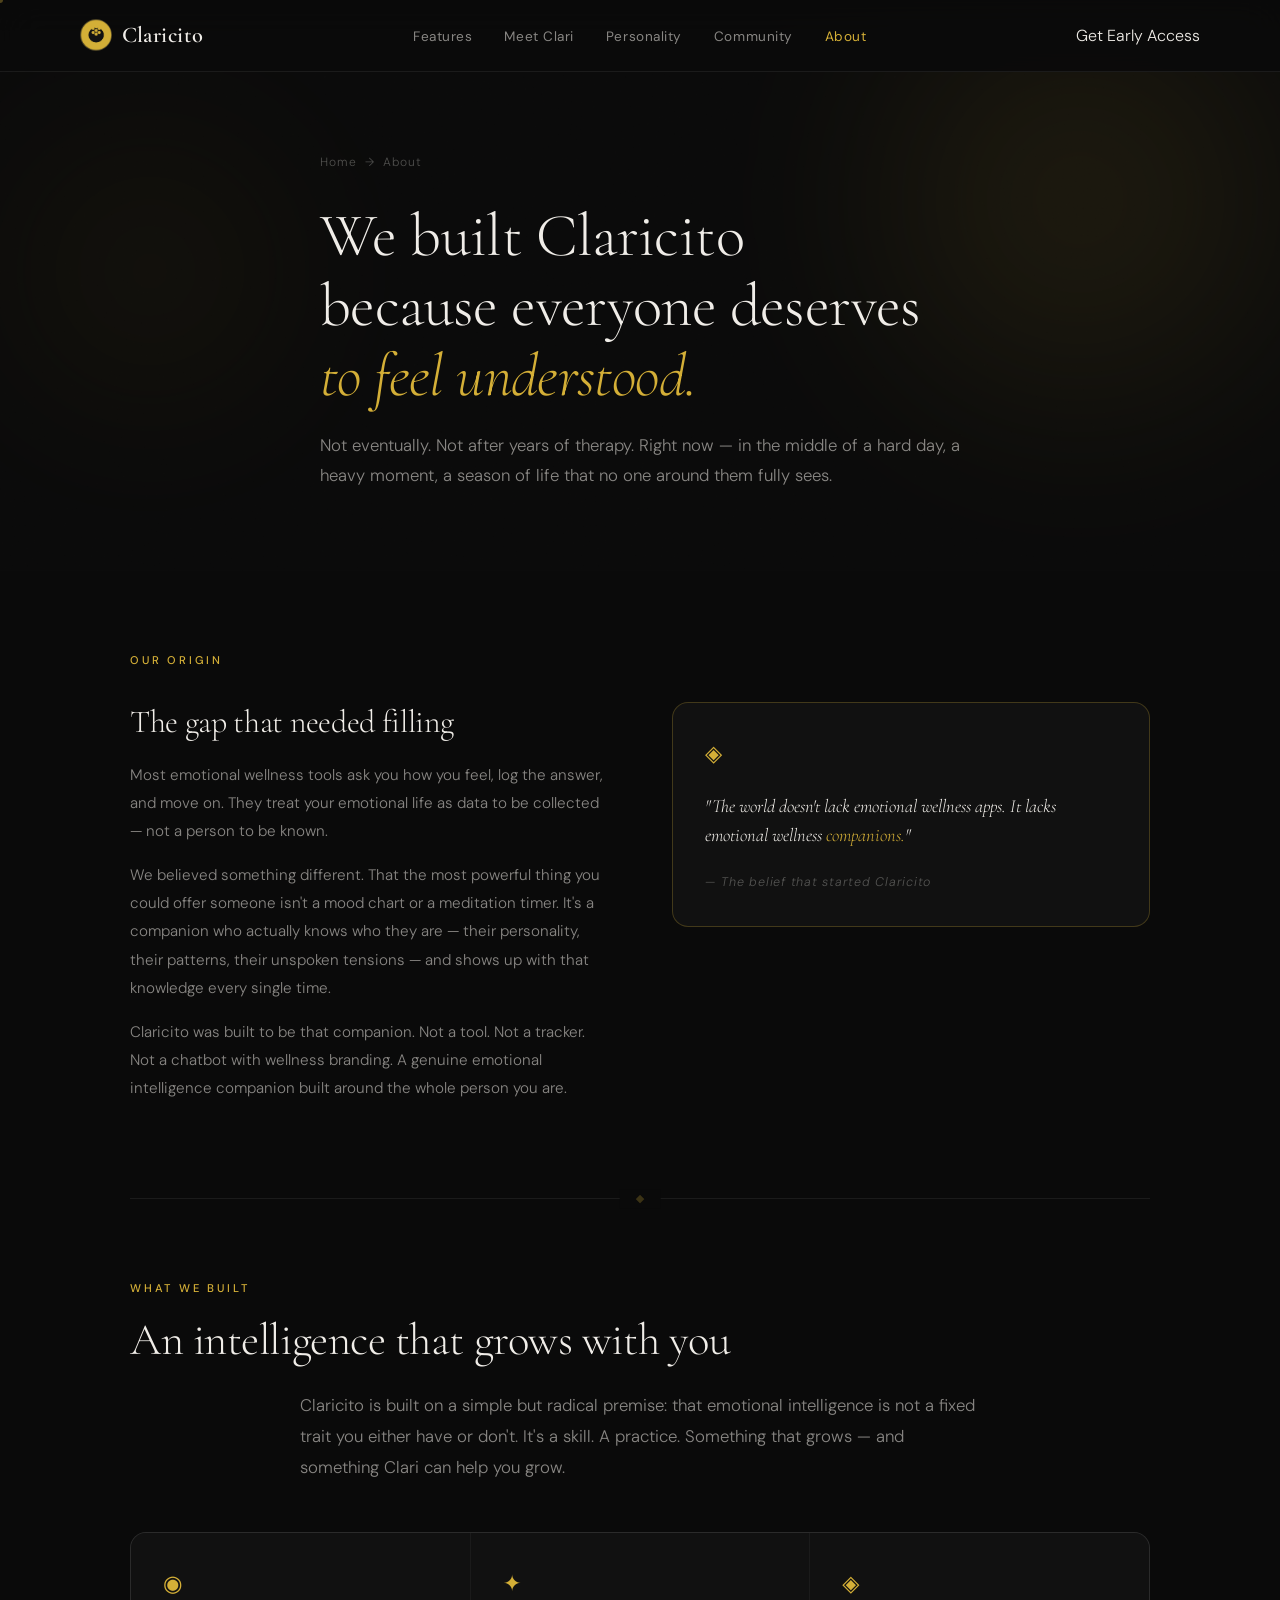
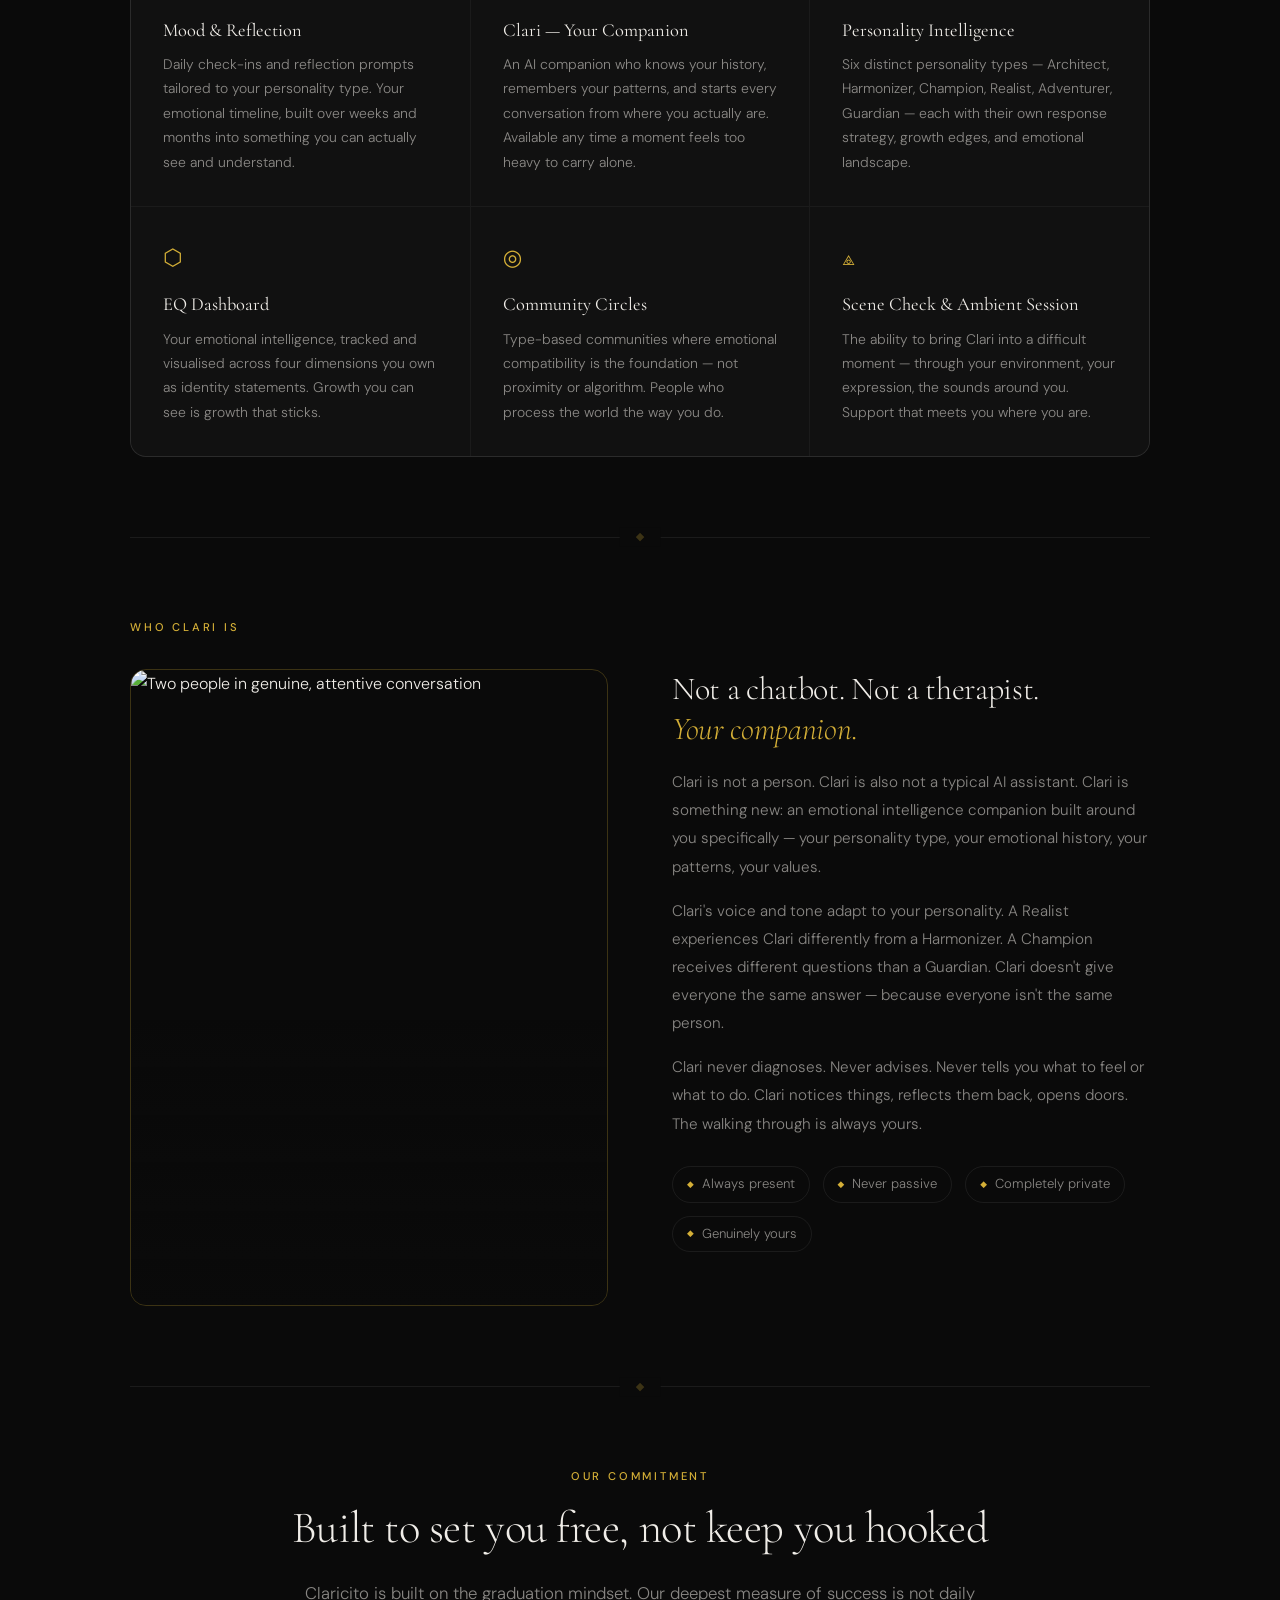
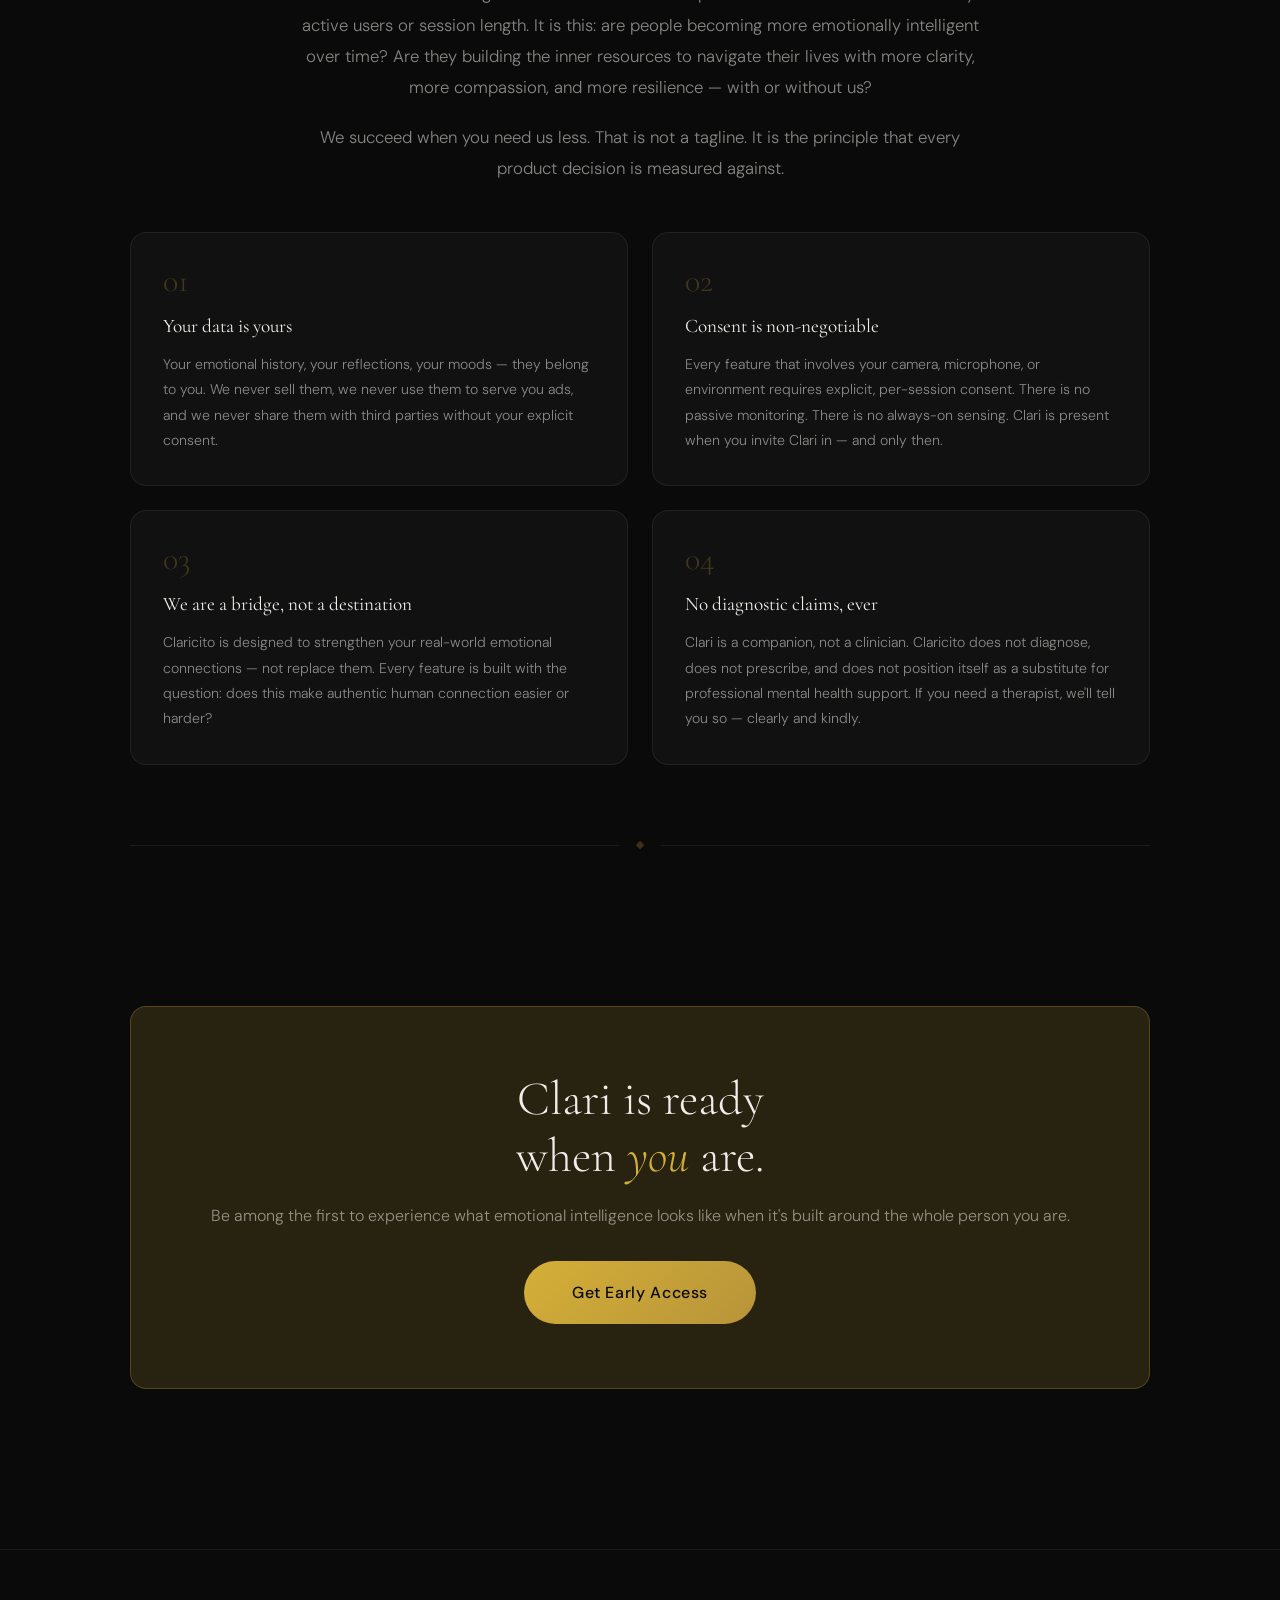
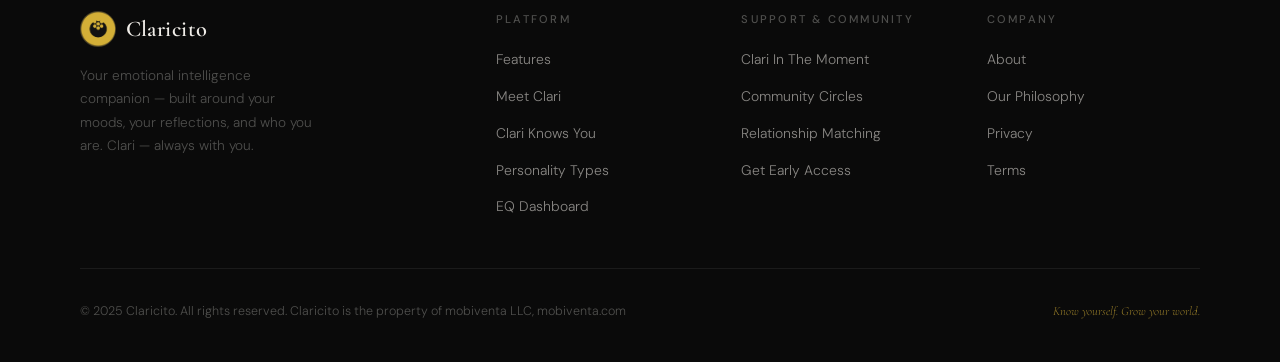
==== commit dbf6e74c: "Update footer: mobiventa LLC, auto-updating copyright year" ====
--- a/website/about.html
+++ b/website/about.html
@@ -254,7 +254,7 @@
       </div>
       <div class="footer-bottom">
         <p>&copy; <span id="copyright-year">2025</span> Claricito. All rights reserved.
-          Claricito is the property of The Average Tech Company LLC, <a href="https://averagetechcompany.com" target="_blank" rel="noopener noreferrer" class="footer-legal-link">averagetechcompany.com</a></p>
+          Claricito is the property of mobiventa LLC, <a href="https://mobiventa.com" target="_blank" rel="noopener noreferrer" class="footer-legal-link">mobiventa.com</a></p>
         <p class="footer-tagline">Know yourself. Grow your world.</p>
       </div>
     </div>
--- a/website/styles.css
+++ b/website/styles.css
@@ -446,6 +446,9 @@
   grid-column: span 2;
   background: linear-gradient(135deg, #121212 0%, #0f0f0f 100%);
 }
+.feature-card[data-feature="relationship"] {
+  grid-column: 1 / -1;
+}
 .feature-icon {
   font-size: 1.8rem;
   color: var(--gold);
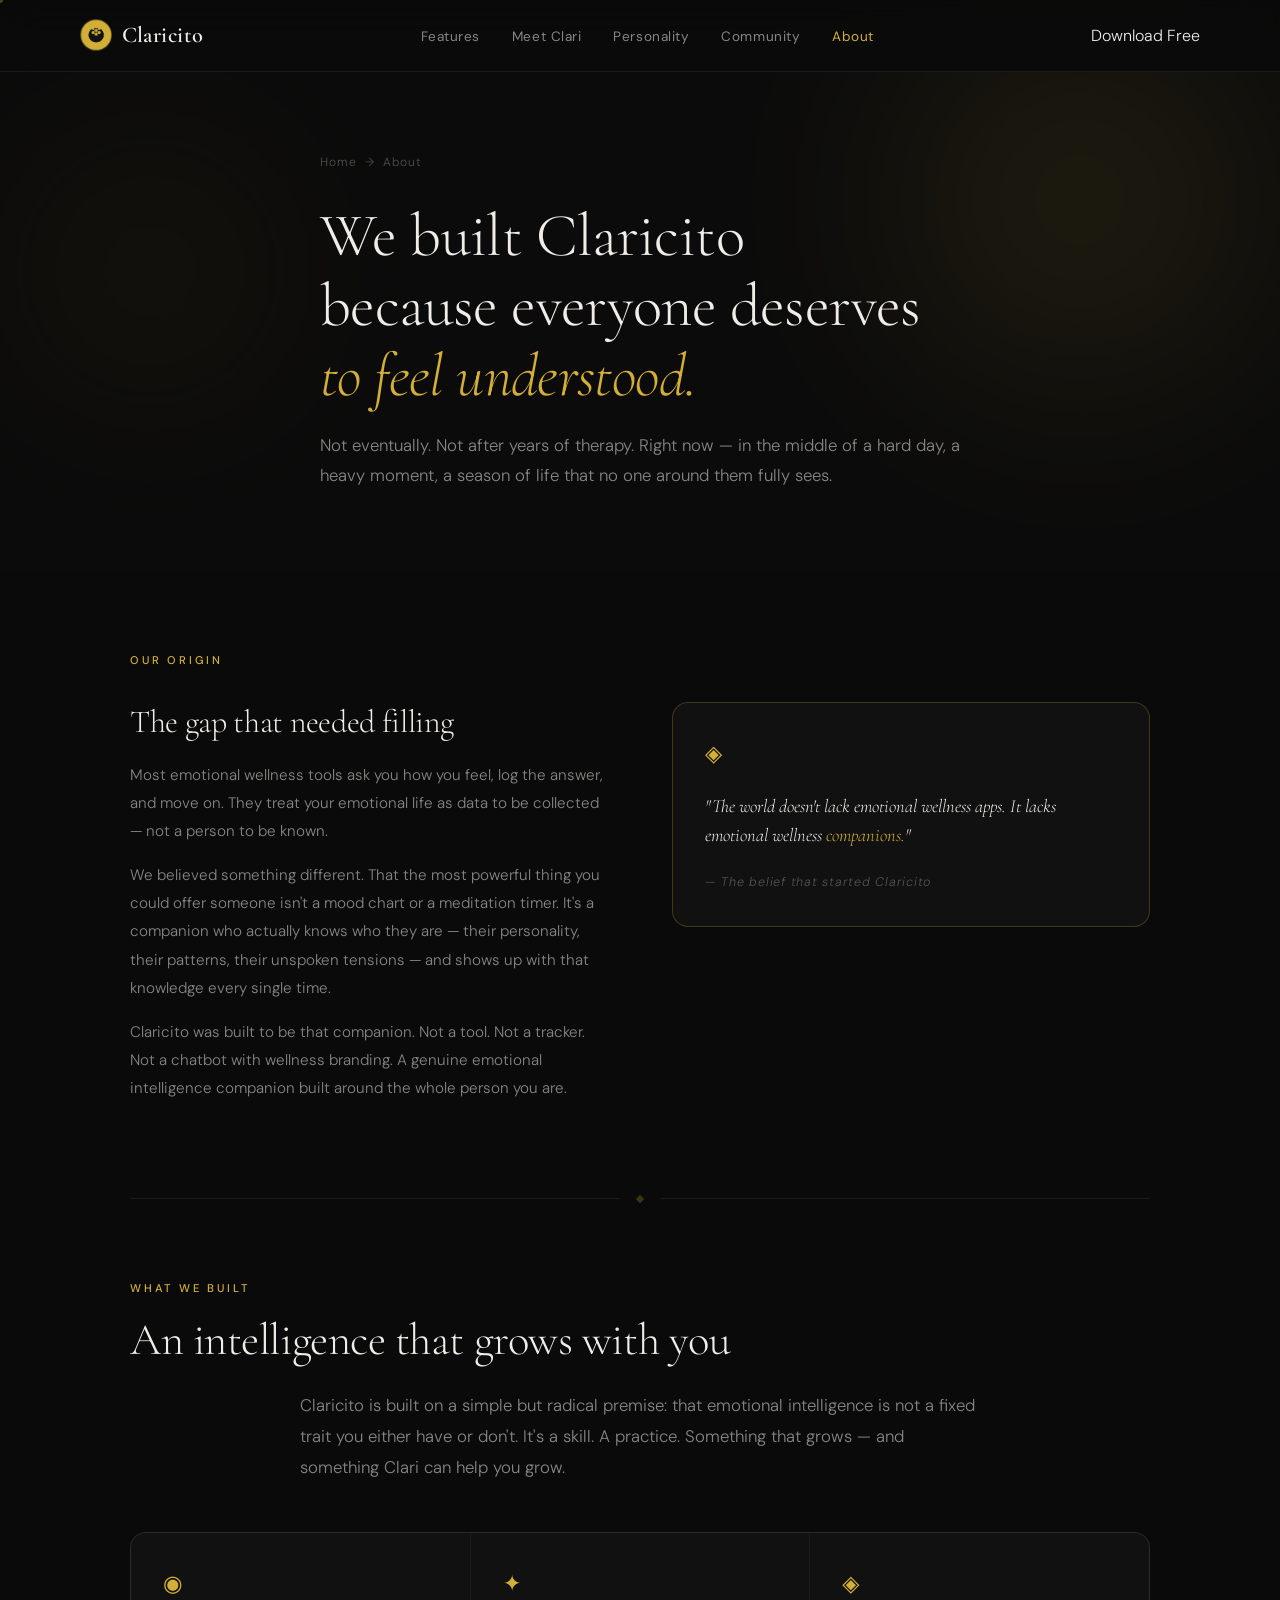
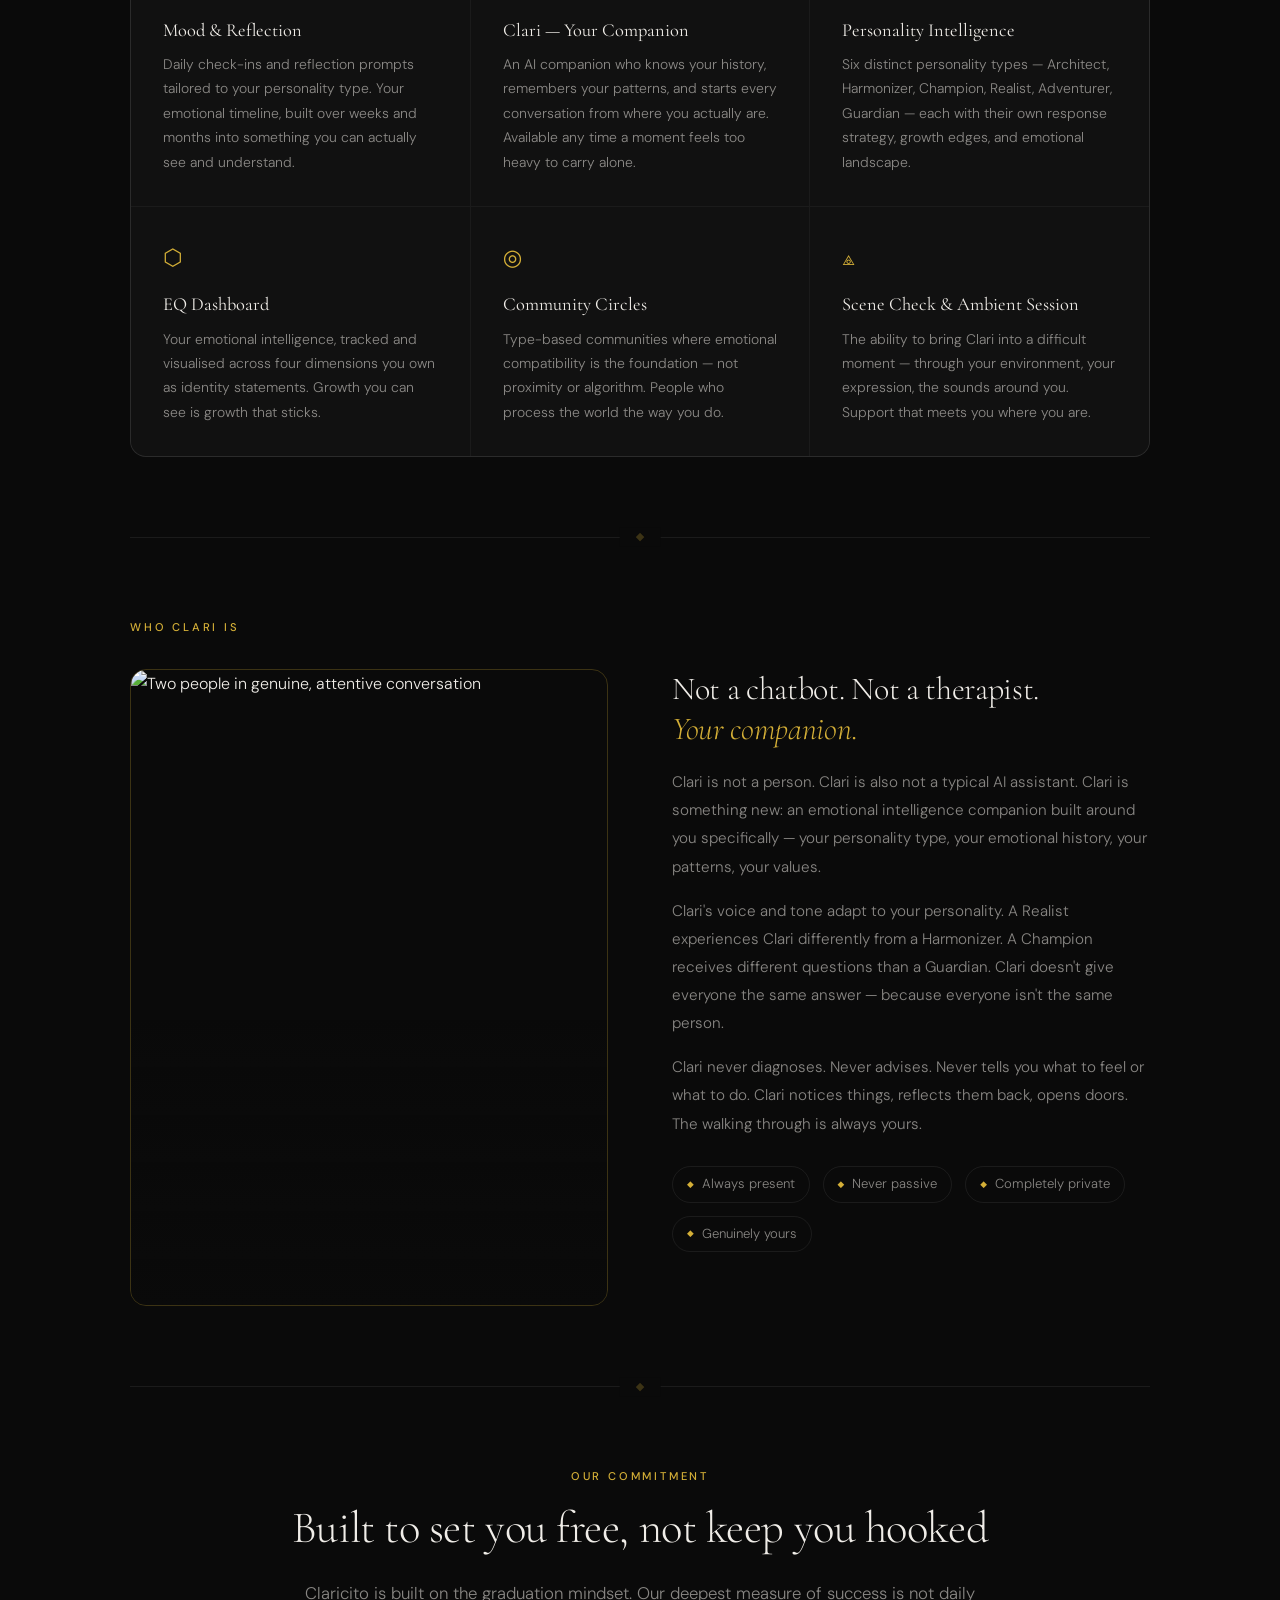
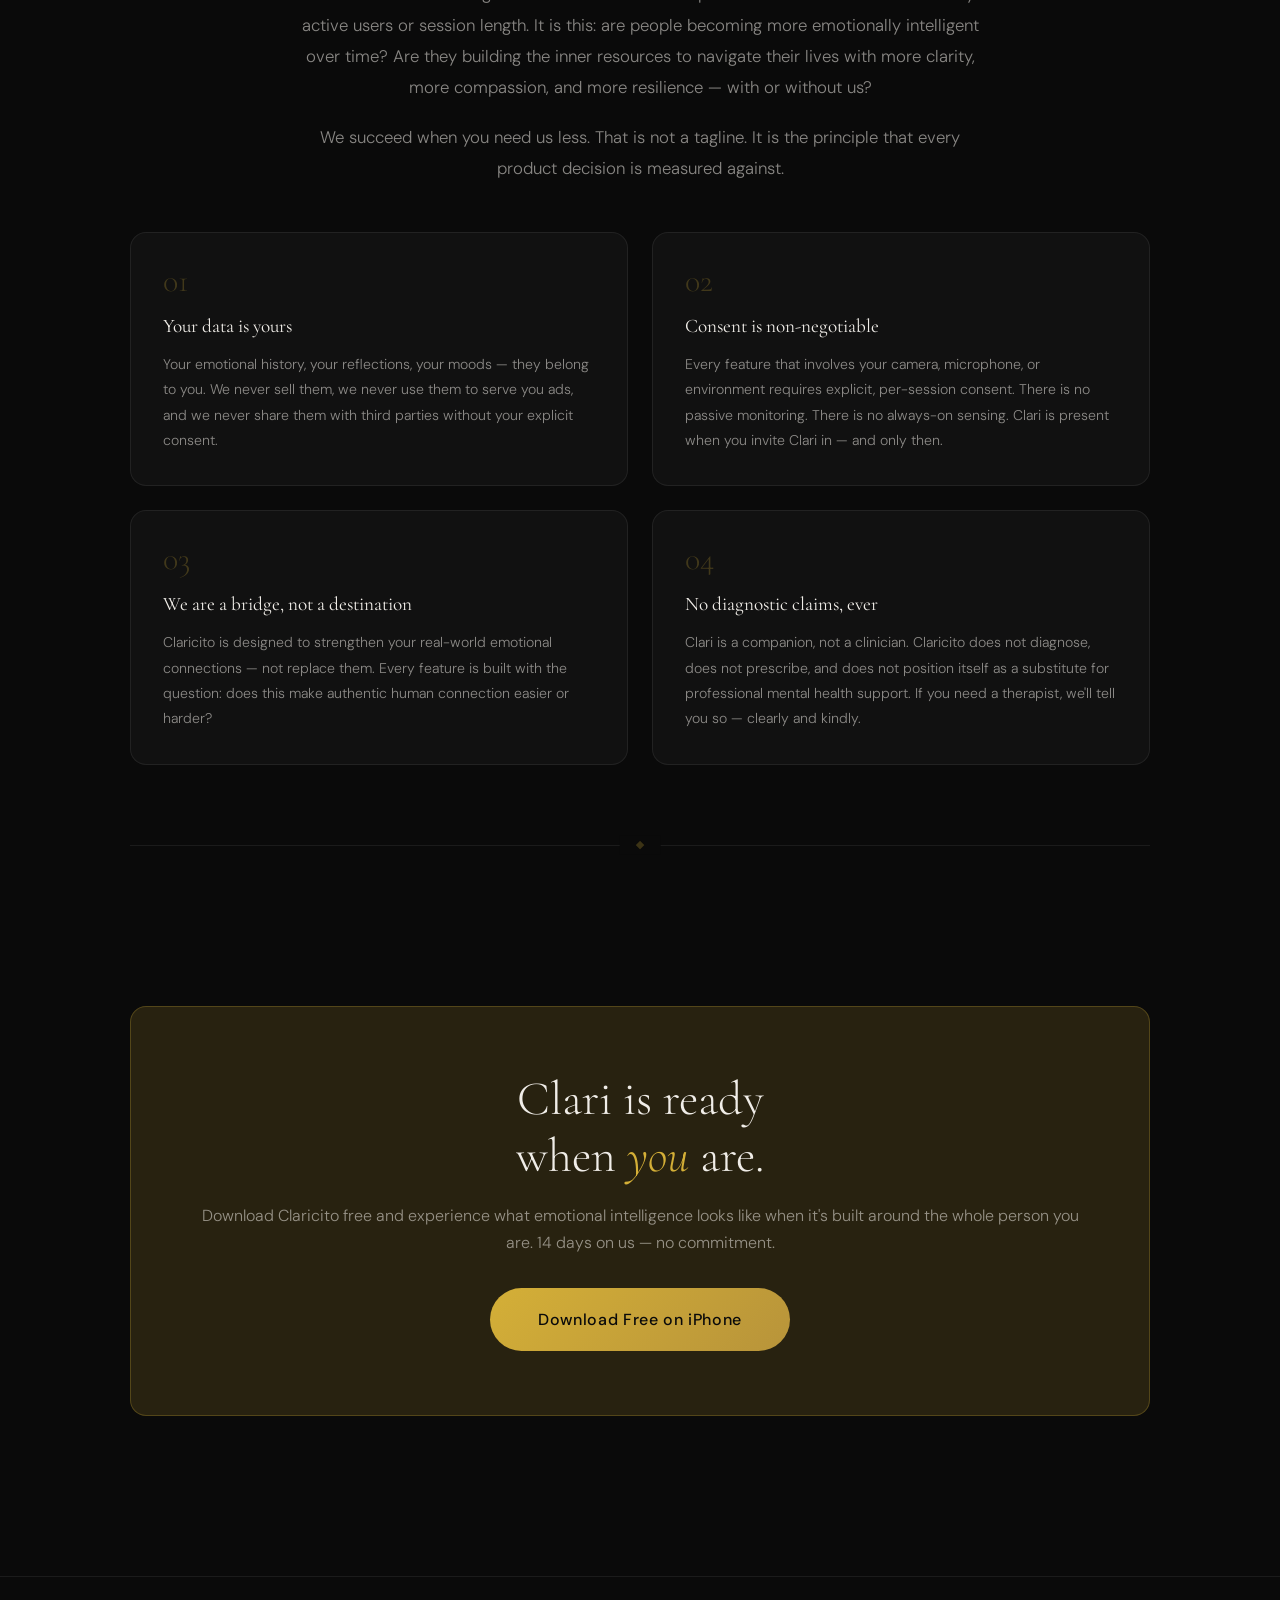
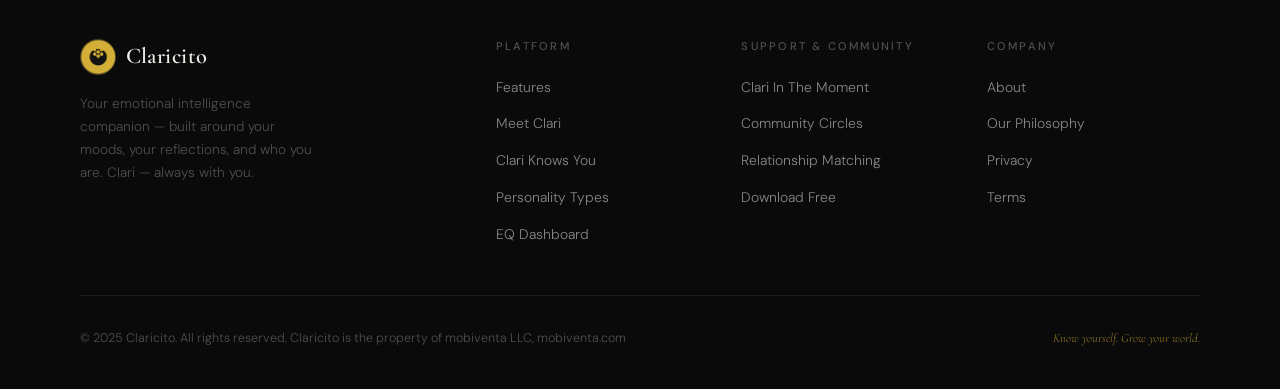
==== commit 1980dcbb: "Launch update: replace waitlist CTAs with App Store download links Claricito is now live on the iOS " ====
--- a/website/about.html
+++ b/website/about.html
@@ -29,7 +29,7 @@
         <li><a href="index.html#community">Community</a></li>
         <li><a href="about.html" class="nav-active">About</a></li>
       </ul>
-      <a href="index.html#waitlist" class="nav-cta">Get Early Access</a>
+      <a href="https://apps.apple.com/us/app/claricito/id6762101367" target="_blank" rel="noopener noreferrer" class="nav-cta">Download Free</a>
       <button class="nav-hamburger" id="hamburger" aria-label="Menu">
         <span></span><span></span><span></span>
       </button>
@@ -44,7 +44,7 @@
       <li><a href="index.html#personality" onclick="closeMobile()">Personality</a></li>
       <li><a href="index.html#community" onclick="closeMobile()">Community</a></li>
       <li><a href="about.html" onclick="closeMobile()">About</a></li>
-      <li><a href="index.html#waitlist" class="mobile-cta" onclick="closeMobile()">Get Early Access</a></li>
+      <li><a href="https://apps.apple.com/us/app/claricito/id6762101367" target="_blank" rel="noopener noreferrer" class="mobile-cta">Download Free</a></li>
     </ul>
   </div>
 
@@ -202,8 +202,8 @@
       <section class="page-cta-section">
         <div class="page-cta-inner">
           <h2>Clari is ready<br />when <em>you</em> are.</h2>
-          <p>Be among the first to experience what emotional intelligence looks like when it's built around the whole person you are.</p>
-          <a href="index.html#waitlist" class="btn-primary btn-large">Get Early Access</a>
+          <p>Download Claricito free and experience what emotional intelligence looks like when it's built around the whole person you are. 14 days on us — no commitment.</p>
+          <a href="https://apps.apple.com/us/app/claricito/id6762101367" target="_blank" rel="noopener noreferrer" class="btn-primary btn-large">Download Free on iPhone</a>
         </div>
       </section>
 
@@ -238,7 +238,7 @@
               <li><a href="index.html#support">Clari In The Moment</a></li>
               <li><a href="index.html#community">Community Circles</a></li>
               <li><a href="index.html#relationship">Relationship Matching</a></li>
-              <li><a href="index.html#waitlist">Get Early Access</a></li>
+              <li><a href="https://apps.apple.com/us/app/claricito/id6762101367" target="_blank" rel="noopener noreferrer">Download Free</a></li>
             </ul>
           </div>
           <div class="footer-col">
--- a/website/styles.css
+++ b/website/styles.css
@@ -2353,9 +2353,35 @@
   letter-spacing: 0.15em;
   text-transform: uppercase;
   padding: 3px 10px;
+  background: rgba(255,255,255,0.12);
+  color: var(--text-muted);
+  border-radius: var(--radius-pill);
+}
+.app-badge-live-pill {
+  position: absolute;
+  top: -9px;
+  right: 14px;
+  font-size: 0.6rem;
+  font-weight: 500;
+  letter-spacing: 0.15em;
+  text-transform: uppercase;
+  padding: 3px 10px;
   background: linear-gradient(135deg, var(--gold), #b8943a);
   color: #0a0a0a;
   border-radius: var(--radius-pill);
+}
+a.app-badge {
+  text-decoration: none;
+  cursor: pointer;
+}
+a.app-badge-live {
+  border-color: rgba(212, 175, 55, 0.45);
+  box-shadow: 0 0 24px rgba(212, 175, 55, 0.12);
+  transition: transform 0.2s ease, box-shadow 0.2s ease;
+}
+a.app-badge-live:hover {
+  transform: translateY(-2px);
+  box-shadow: 0 0 36px rgba(212, 175, 55, 0.2);
 }
 
 /* Divider between badges and form */
